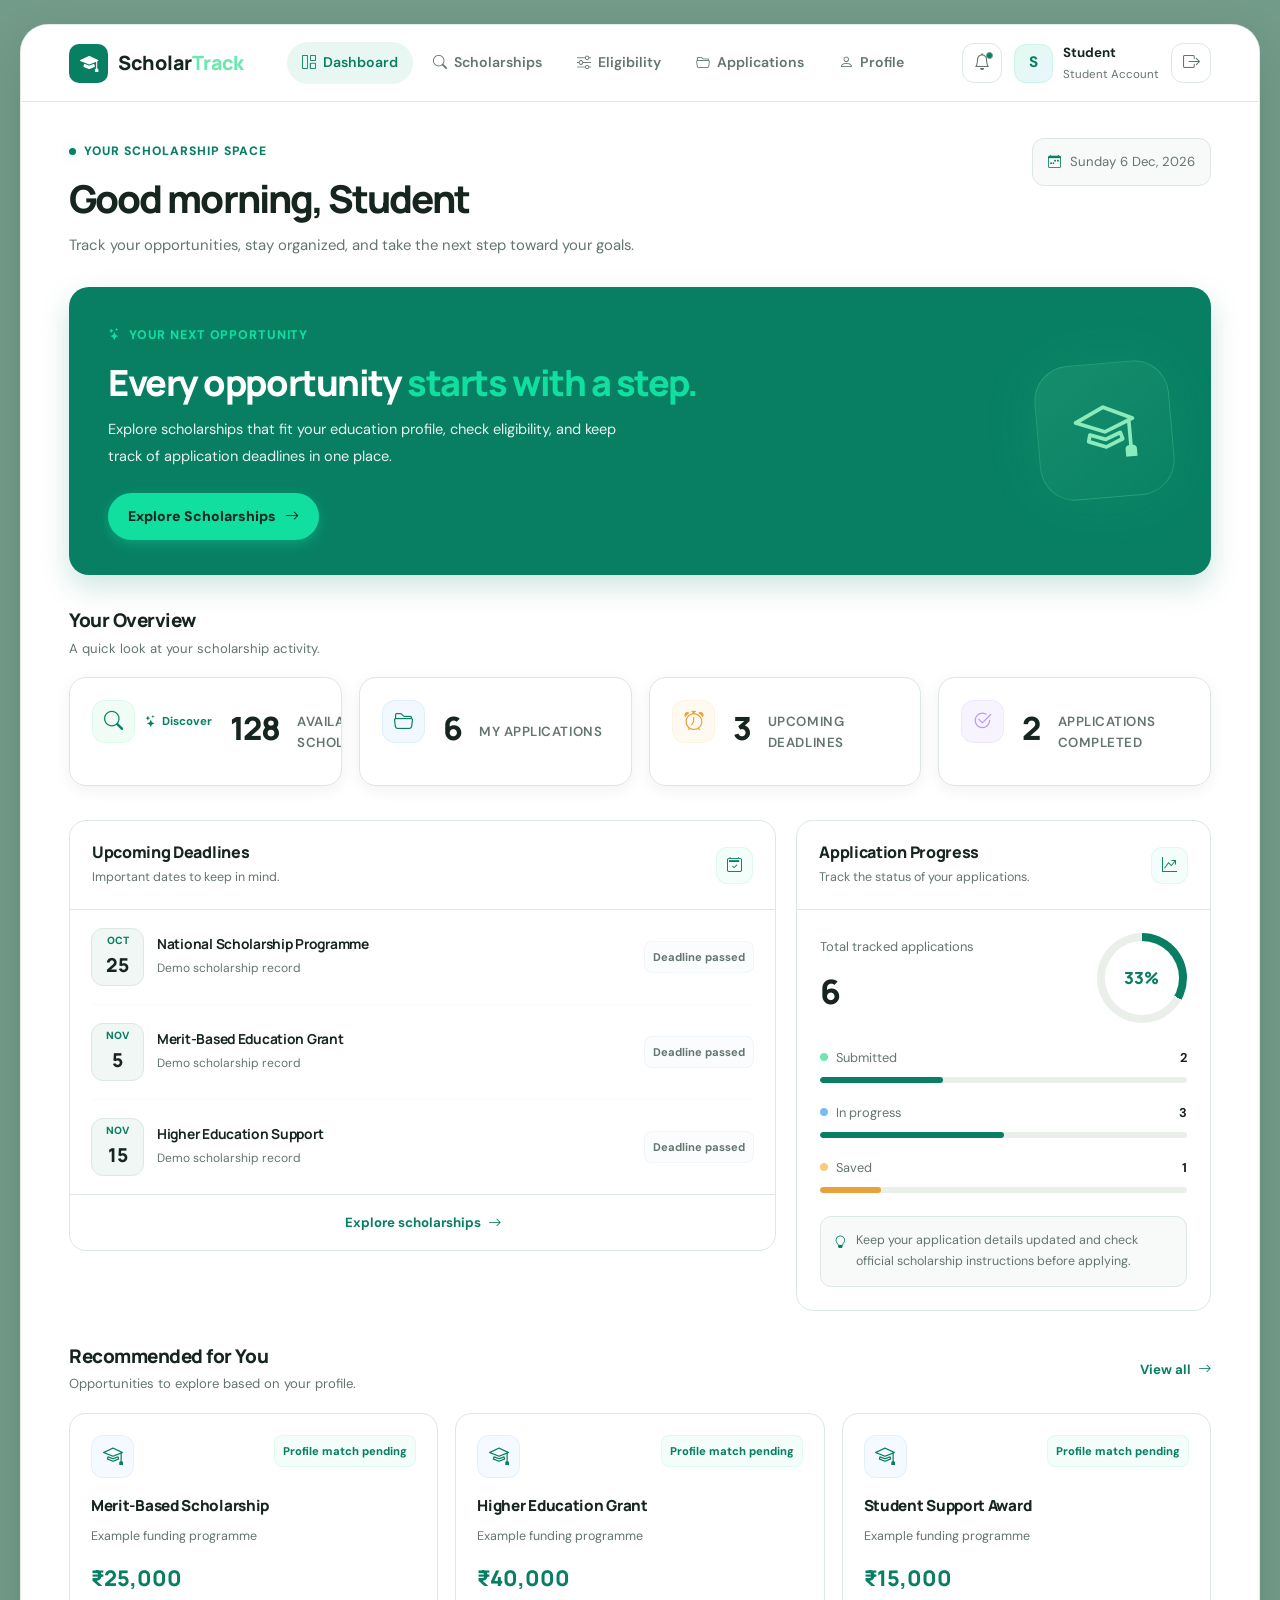
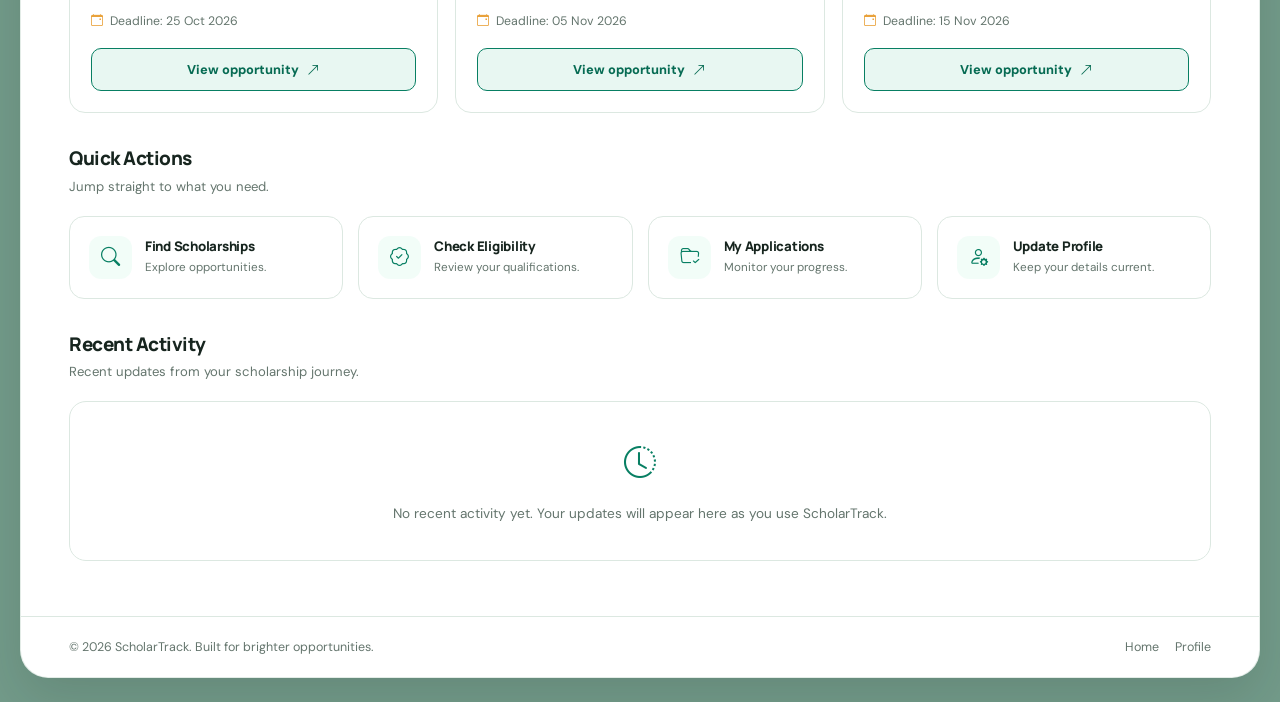
==== frontend/dashboard.html @ b05024e7 "feat: complete ScholarTrack application with auth, MySQL models, and full UI/UX" ====
<!DOCTYPE html>
<html lang="en">
<head>
    <meta charset="UTF-8">
    <meta name="viewport" content="width=device-width, initial-scale=1.0">

    <title>Dashboard | ScholarTrack</title>

    <meta
        name="description"
        content="Manage your scholarships, track deadlines, and monitor application progress with ScholarTrack."
    >

    <!-- Bootstrap -->
    <link
        href="https://cdn.jsdelivr.net/npm/bootstrap@5.3.3/dist/css/bootstrap.min.css"
        rel="stylesheet"
    >

    <!-- Bootstrap Icons -->
    <link
        href="https://cdn.jsdelivr.net/npm/bootstrap-icons@1.11.3/font/bootstrap-icons.min.css"
        rel="stylesheet"
    >

    <!-- Fonts -->
    <link
        href="https://fonts.googleapis.com/css2?family=DM+Sans:wght@400;500;600;700&family=Manrope:wght@400;500;600;700;800&display=swap"
        rel="stylesheet"
    >

    <!-- Main CSS -->
    <link rel="stylesheet" href="css/style.css">

    <style>
        /* ==============================================
           SCHOLARTRACK DASHBOARD
        ============================================== */

        :root {
            --page-background: #739B8A;
            --surface: #FFFFFF;
            --hero-background: #087F63;
            --primary: #10DFA0;
            --primary-hover: #066B53;
            --text-primary: #17251F;
            --text-secondary: #64756D;
            --border: #DCE8E1;
            --warning: #E9A23B;
            --danger: #D9534F;

            --dash-bg: var(--page-background);
            --dash-card: #FFFFFF;
            --dash-card-hover: #F8FAF9;
            --dash-border: #DCE8E1;
            --dash-text: #17251F;
            --dash-muted: #64756D;
            --dash-green: #087F63;
            --dash-blue: #087F63;
            --dash-yellow: #E9A23B;
            --dash-red: #D9534F;
        }

        body.dashboard-page {
            min-height: 100vh;
            margin: 0;
            background: var(--dash-bg);
            color: var(--dash-text);
            font-family: "DM Sans", sans-serif;
            padding: 24px 20px;
        }

        @media (max-width: 768px) {
            body.dashboard-page {
                padding: 0;
            }
        }

        .dashboard-page * {
            box-sizing: border-box;
        }

        .dashboard-page a {
            text-decoration: none;
        }

        .dashboard-shell {
            max-width: 1380px;
            margin: 0 auto;
            background: #FFFFFF;
            border-radius: 28px;
            box-shadow: 0 20px 50px rgba(23, 37, 31, 0.14);
            overflow: hidden;
            border: 1px solid rgba(220, 232, 225, 0.8);
            min-height: calc(100vh - 48px);
            display: flex;
            flex-direction: column;
        }

        @media (max-width: 768px) {
            .dashboard-shell {
                border-radius: 0;
                border: none;
            }
        }

        /* TOP NAVIGATION */

        .dashboard-nav {
            position: sticky;
            top: 0;
            z-index: 1000;
            border-bottom: 1px solid var(--dash-border);
            background: #FFFFFF;
        }

        .dashboard-nav-inner {
            display: flex;
            min-height: 76px;
            align-items: center;
            justify-content: space-between;
            gap: 24px;
        }

        .dashboard-brand {
            display: inline-flex;
            flex-shrink: 0;
            align-items: center;
            gap: 10px;
            color: var(--dash-text);
            font-family: "Manrope", sans-serif;
            font-size: 1.23rem;
            font-weight: 800;
        }

        .dashboard-brand:hover {
            color: var(--dash-text);
        }

        .dashboard-brand-icon {
            display: grid;
            width: 39px;
            height: 39px;
            place-items: center;
            border-radius: 10px;
            background: var(--hero-background);
            color: #FFFFFF;
            font-size: 1.15rem;
        }

        .dashboard-nav-links {
            display: flex;
            align-items: center;
            gap: 5px;
        }

        .dashboard-nav-link {
            display: inline-flex;
            align-items: center;
            gap: 7px;
            padding: 9px 15px;
            border-radius: 50px;
            color: var(--dash-muted);
            font-size: 0.88rem;
            font-weight: 600;
            white-space: nowrap;
            transition: all 0.2s ease;
        }

        .dashboard-nav-link:hover,
        .dashboard-nav-link.active {
            background: #E8F7F2;
            color: var(--hero-background);
        }

        .dashboard-nav-actions {
            display: flex;
            flex-shrink: 0;
            align-items: center;
            gap: 12px;
        }

        .dash-icon-button {
            position: relative;
            display: grid;
            width: 40px;
            height: 40px;
            place-items: center;
            border: 1px solid var(--dash-border);
            border-radius: 12px;
            background: #FFFFFF;
            color: var(--dash-muted);
            font-size: 1.05rem;
            transition: all 0.2s ease;
        }

        .dash-icon-button:hover {
            border-color: var(--dash-green);
            color: var(--dash-green);
            background: #F8FAF9;
        }

        .notification-dot {
            position: absolute;
            top: 8px;
            right: 8px;
            width: 7px;
            height: 7px;
            border: 1px solid var(--dash-bg);
            border-radius: 50%;
            background: var(--dash-green);
        }

        .dashboard-user {
            display: flex;
            align-items: center;
            gap: 10px;
        }

        .dashboard-avatar {
            display: grid;
            width: 39px;
            height: 39px;
            flex-shrink: 0;
            place-items: center;
            border: 1px solid rgba(108, 231, 173, 0.2);
            border-radius: 12px;
            background: linear-gradient(
                135deg,
                rgba(108, 231, 173, 0.2),
                rgba(119, 185, 255, 0.15)
            );
            color: var(--dash-green);
            font-size: 0.95rem;
            font-weight: 800;
        }

        .dashboard-user-info {
            min-width: 0;
        }

        .dashboard-user-name {
            overflow: hidden;
            max-width: 130px;
            color: var(--dash-text);
            font-size: 0.83rem;
            font-weight: 700;
            text-overflow: ellipsis;
            white-space: nowrap;
        }

        .dashboard-user-role {
            margin-top: 2px;
            color: var(--dash-muted);
            font-size: 0.72rem;
        }

        .dashboard-mobile-menu {
            display: none;
        }

        /* MAIN */

        .dashboard-main {
            padding-top: 36px;
            padding-bottom: 55px;
        }

        .dashboard-content {
            max-width: 1440px;
            margin: 0 auto;
        }

        .dashboard-heading {
            display: flex;
            align-items: flex-start;
            justify-content: space-between;
            gap: 25px;
            margin-bottom: 29px;
        }

        .dashboard-eyebrow {
            display: inline-flex;
            align-items: center;
            gap: 8px;
            margin-bottom: 13px;
            color: var(--dash-green);
            font-size: 0.76rem;
            font-weight: 800;
            letter-spacing: 0.08em;
            text-transform: uppercase;
        }

        .dashboard-eyebrow .status-dot {
            width: 7px;
            height: 7px;
            border-radius: 50%;
            background: var(--dash-green);
            box-shadow: 0 0 12px rgba(108, 231, 173, 0.5);
        }

        .dashboard-heading h1 {
            margin: 0 0 10px;
            font-family: "Manrope", sans-serif;
            font-size: clamp(1.8rem, 3vw, 2.5rem);
            font-weight: 800;
            letter-spacing: -0.05em;
        }

        .dashboard-heading p {
            margin: 0;
            color: var(--dash-muted);
            font-size: 0.93rem;
            line-height: 1.7;
        }

        .dashboard-date {
            display: inline-flex;
            align-items: center;
            gap: 9px;
            padding: 12px 15px;
            border: 1px solid var(--dash-border);
            border-radius: 12px;
            background: #F8FAF9;
            color: var(--dash-muted);
            font-size: 0.82rem;
            white-space: nowrap;
        }

        .dashboard-date i {
            color: var(--dash-green);
        }

        /* WELCOME BANNER */

        .welcome-banner {
            position: relative;
            display: flex;
            min-height: 220px;
            align-items: center;
            justify-content: space-between;
            gap: 30px;
            overflow: hidden;
            padding: 35px 39px;
            border-radius: 20px;
            background: var(--hero-background);
            color: #FFFFFF;
            box-shadow: 0 12px 30px rgba(8, 127, 99, 0.2);
        }

        .welcome-content {
            position: relative;
            z-index: 1;
            max-width: 620px;
        }

        .welcome-label {
            display: inline-flex;
            align-items: center;
            gap: 8px;
            margin-bottom: 15px;
            color: var(--primary);
            font-size: 0.78rem;
            font-weight: 800;
            letter-spacing: 0.07em;
            text-transform: uppercase;
        }

        .welcome-content h2 {
            margin-bottom: 12px;
            font-family: "Manrope", sans-serif;
            font-size: clamp(1.6rem, 3vw, 2.25rem);
            font-weight: 800;
            letter-spacing: -0.04em;
            color: #FFFFFF;
        }

        .welcome-content h2 span {
            color: var(--primary);
        }

        .welcome-content p {
            max-width: 540px;
            margin-bottom: 23px;
            color: rgba(255, 255, 255, 0.9);
            font-size: 0.91rem;
            line-height: 1.8;
        }

        .dash-primary-button {
            display: inline-flex;
            align-items: center;
            justify-content: center;
            gap: 9px;
            padding: 12px 20px;
            border: 0;
            border-radius: 50px;
            background: var(--primary);
            color: #17251F;
            font-size: 0.88rem;
            font-weight: 800;
            box-shadow: 0 4px 12px rgba(16, 223, 160, 0.35);
            transition: all 0.2s ease;
        }

        .dash-primary-button:hover {
            transform: translateY(-2px);
            background: #0dd495;
            color: #17251F;
        }

        .welcome-visual {
            position: relative;
            z-index: 1;
            display: grid;
            width: 135px;
            height: 135px;
            flex-shrink: 0;
            place-items: center;
            border: 1px solid rgba(108, 231, 173, 0.23);
            border-radius: 35px;
            background: linear-gradient(
                145deg,
                rgba(108, 231, 173, 0.14),
                rgba(108, 231, 173, 0.025)
            );
            box-shadow: 0 0 60px rgba(108, 231, 173, 0.08);
            color: #8cebbd;
            font-size: 3.8rem;
            transform: rotate(-5deg);
        }

        /* SECTION HEADERS */

        .dashboard-section {
            margin-top: 34px;
        }

        .dashboard-section-heading {
            display: flex;
            align-items: center;
            justify-content: space-between;
            gap: 15px;
            margin-bottom: 18px;
        }

        .dashboard-section-heading h2 {
            margin: 0;
            font-family: "Manrope", sans-serif;
            font-size: 1.18rem;
            font-weight: 800;
            letter-spacing: -0.025em;
        }

        .dashboard-section-heading p {
            margin: 5px 0 0;
            color: var(--dash-muted);
            font-size: 0.82rem;
        }

        .dash-view-link {
            display: inline-flex;
            align-items: center;
            gap: 7px;
            color: var(--dash-green);
            font-size: 0.83rem;
            font-weight: 700;
            white-space: nowrap;
        }

        .dash-view-link:hover {
            color: var(--primary-hover);
        }

        /* STATISTICS */

        .stats-grid {
            display: grid;
            grid-template-columns: repeat(4, minmax(0, 1fr));
            gap: 17px;
        }

        .stat-card {
            position: relative;
            min-width: 0;
            overflow: hidden;
            padding: 22px;
            border: 1px solid var(--dash-border);
            border-radius: 17px;
            background: var(--dash-card);
            transition:
                transform 0.25s ease,
                border-color 0.25s ease,
                background 0.25s ease;
        }

        .stat-card:hover {
            border-color: rgba(108, 231, 173, 0.23);
            background: var(--dash-card-hover);
            transform: translateY(-4px);
        }

        .stat-card-top {
            display: flex;
            align-items: center;
            justify-content: space-between;
            gap: 10px;
            margin-bottom: 20px;
        }

        .stat-icon {
            display: grid;
            width: 43px;
            height: 43px;
            place-items: center;
            border: 1px solid transparent;
            border-radius: 13px;
            font-size: 1.2rem;
        }

        .stat-icon.green {
            border-color: rgba(108, 231, 173, 0.15);
            background: rgba(108, 231, 173, 0.1);
            color: var(--dash-green);
        }

        .stat-icon.blue {
            border-color: rgba(119, 185, 255, 0.15);
            background: rgba(119, 185, 255, 0.1);
            color: var(--dash-blue);
        }

        .stat-icon.yellow {
            border-color: rgba(247, 202, 120, 0.15);
            background: rgba(247, 202, 120, 0.1);
            color: var(--dash-yellow);
        }

        .stat-icon.purple {
            border-color: rgba(185, 151, 255, 0.15);
            background: rgba(185, 151, 255, 0.1);
            color: #b997ff;
        }

        .stat-trend {
            display: inline-flex;
            align-items: center;
            gap: 5px;
            color: var(--dash-green);
            font-size: 0.72rem;
            font-weight: 700;
        }

        .stat-number {
            margin-bottom: 7px;
            font-family: "Manrope", sans-serif;
            font-size: 2rem;
            font-weight: 800;
            letter-spacing: -0.05em;
        }

        .stat-label {
            color: var(--dash-muted);
            font-size: 0.83rem;
            line-height: 1.6;
        }

        /* MAIN CONTENT GRID */

        .dashboard-two-column {
            display: grid;
            grid-template-columns: minmax(0, 1.45fr) minmax(280px, 0.85fr);
            align-items: start;
            gap: 20px;
        }

        .dashboard-panel {
            min-width: 0;
            overflow: hidden;
            border: 1px solid var(--dash-border);
            border-radius: 17px;
            background: var(--dash-card);
        }

        .dashboard-panel-header {
            display: flex;
            align-items: center;
            justify-content: space-between;
            gap: 12px;
            padding: 21px 22px;
            border-bottom: 1px solid var(--dash-border);
        }

        .dashboard-panel-header h3 {
            margin: 0;
            font-family: "Manrope", sans-serif;
            font-size: 1rem;
            font-weight: 800;
        }

        .dashboard-panel-header p {
            margin: 5px 0 0;
            color: var(--dash-muted);
            font-size: 0.78rem;
        }

        .panel-header-icon {
            display: grid;
            width: 37px;
            height: 37px;
            flex-shrink: 0;
            place-items: center;
            border: 1px solid rgba(108, 231, 173, 0.15);
            border-radius: 11px;
            background: rgba(108, 231, 173, 0.08);
            color: var(--dash-green);
        }

        /* DEADLINES */

        .deadline-list {
            padding: 0 21px;
        }

        .deadline-item {
            display: flex;
            align-items: center;
            gap: 13px;
            padding: 18px 0;
            border-bottom: 1px solid rgba(164, 190, 221, 0.08);
        }

        .deadline-item:last-child {
            border-bottom: 0;
        }

        .deadline-date {
            display: flex;
            width: 53px;
            min-width: 53px;
            height: 58px;
            flex-direction: column;
            align-items: center;
            justify-content: center;
            border: 1px solid var(--dash-border);
            border-radius: 12px;
            background: #F1F7F4;
        }

        .deadline-date .month {
            color: var(--dash-green);
            font-size: 0.65rem;
            font-weight: 800;
            text-transform: uppercase;
        }

        .deadline-date .day {
            margin-top: 1px;
            color: var(--dash-text);
            font-family: "Manrope", sans-serif;
            font-size: 1.2rem;
            font-weight: 800;
        }

        .deadline-info {
            flex: 1;
            min-width: 0;
        }

        .deadline-info h4 {
            overflow: hidden;
            margin: 0 0 6px;
            color: var(--dash-text);
            font-size: 0.86rem;
            font-weight: 700;
            text-overflow: ellipsis;
            white-space: nowrap;
        }

        .deadline-info p {
            margin: 0;
            color: var(--dash-muted);
            font-size: 0.75rem;
        }

        .deadline-countdown {
            flex-shrink: 0;
            padding: 6px 8px;
            border: 1px solid rgba(247, 202, 120, 0.15);
            border-radius: 8px;
            background: rgba(247, 202, 120, 0.07);
            color: var(--dash-yellow);
            font-size: 0.7rem;
            font-weight: 700;
            white-space: nowrap;
        }

        .deadline-countdown.urgent {
            border-color: rgba(255, 143, 152, 0.17);
            background: rgba(255, 143, 152, 0.08);
            color: var(--dash-red);
        }

        .deadline-countdown.closed {
            border-color: rgba(164, 190, 221, 0.12);
            background: rgba(164, 190, 221, 0.05);
            color: var(--dash-muted);
        }

        .deadline-footer {
            padding: 15px 22px;
            border-top: 1px solid var(--dash-border);
            text-align: center;
        }

        /* APPLICATION PROGRESS */

        .progress-content {
            padding: 23px;
        }

        .progress-summary {
            display: flex;
            align-items: center;
            justify-content: space-between;
            gap: 15px;
            margin-bottom: 24px;
        }

        .progress-summary-label {
            color: var(--dash-muted);
            font-size: 0.81rem;
        }

        .progress-summary-number {
            margin-top: 6px;
            font-family: "Manrope", sans-serif;
            font-size: 2.1rem;
            font-weight: 800;
            letter-spacing: -0.05em;
        }

        .progress-circle {
            position: relative;
            display: grid;
            width: 90px;
            height: 90px;
            flex-shrink: 0;
            place-items: center;
            border-radius: 50%;
            background: conic-gradient(
                var(--dash-green) 0deg 252deg,
                #EAEFEA 252deg 360deg
            );
        }

        .progress-circle::before {
            position: absolute;
            inset: 8px;
            border-radius: 50%;
            background: var(--dash-card);
            content: "";
        }

        .progress-circle span {
            position: relative;
            z-index: 1;
            color: var(--dash-green);
            font-family: "Manrope", sans-serif;
            font-size: 1.05rem;
            font-weight: 800;
        }

        .progress-row {
            display: flex;
            align-items: center;
            justify-content: space-between;
            gap: 10px;
            margin-bottom: 9px;
        }

        .progress-row-label {
            display: inline-flex;
            align-items: center;
            gap: 8px;
            color: var(--dash-muted);
            font-size: 0.8rem;
        }

        .progress-row-value {
            color: var(--dash-text);
            font-size: 0.8rem;
            font-weight: 700;
        }

        .progress-track {
            height: 6px;
            overflow: hidden;
            margin-bottom: 19px;
            border-radius: 10px;
            background: #EAEFEA;
        }

        .progress-fill {
            width: 0;
            height: 100%;
            border-radius: inherit;
            transition: width 0.8s ease;
        }

        .progress-fill.green {
            background: var(--dash-green);
        }

        .progress-fill.blue {
            background: var(--dash-blue);
        }

        .progress-fill.yellow {
            background: var(--dash-yellow);
        }

        .progress-note {
            display: flex;
            align-items: flex-start;
            gap: 10px;
            margin-top: 23px;
            padding: 13px;
            border: 1px solid var(--dash-border);
            border-radius: 11px;
            background: #F8FAF9;
            color: var(--dash-muted);
            font-size: 0.78rem;
            line-height: 1.7;
        }

        .progress-note i {
            margin-top: 2px;
            color: var(--dash-green);
        }

        /* RECOMMENDATIONS */

        .recommendation-grid {
            display: grid;
            grid-template-columns: repeat(3, minmax(0, 1fr));
            gap: 17px;
        }

        .recommendation-card {
            min-width: 0;
            padding: 21px;
            border: 1px solid var(--dash-border);
            border-radius: 16px;
            background: var(--dash-card);
            transition:
                transform 0.25s ease,
                border-color 0.25s ease;
        }

        .recommendation-card:hover {
            border-color: rgba(108, 231, 173, 0.25);
            transform: translateY(-4px);
        }

        .recommendation-top {
            display: flex;
            align-items: flex-start;
            justify-content: space-between;
            gap: 12px;
            margin-bottom: 17px;
        }

        .recommendation-logo {
            display: grid;
            width: 43px;
            height: 43px;
            flex-shrink: 0;
            place-items: center;
            border: 1px solid rgba(119, 185, 255, 0.16);
            border-radius: 12px;
            background: rgba(119, 185, 255, 0.08);
            color: var(--dash-blue);
            font-size: 1.25rem;
        }

        .match-score {
            padding: 6px 8px;
            border: 1px solid rgba(108, 231, 173, 0.15);
            border-radius: 8px;
            background: rgba(108, 231, 173, 0.08);
            color: var(--dash-green);
            font-size: 0.7rem;
            font-weight: 800;
            white-space: nowrap;
        }

        .recommendation-card h3 {
            margin-bottom: 8px;
            color: var(--dash-text);
            font-size: 0.95rem;
            font-weight: 800;
            line-height: 1.5;
        }

        .recommendation-provider {
            margin-bottom: 14px;
            color: var(--dash-muted);
            font-size: 0.78rem;
        }

        .recommendation-amount {
            margin-bottom: 15px;
            color: var(--dash-green);
            font-family: "Manrope", sans-serif;
            font-size: 1.35rem;
            font-weight: 800;
        }

        .recommendation-amount small {
            color: var(--dash-muted);
            font-family: "DM Sans", sans-serif;
            font-size: 0.72rem;
            font-weight: 500;
        }

        .recommendation-meta {
            display: flex;
            align-items: center;
            gap: 7px;
            margin-bottom: 17px;
            color: var(--dash-muted);
            font-size: 0.77rem;
        }

        .recommendation-meta i {
            color: var(--dash-yellow);
        }

        .recommendation-button {
            display: flex;
            align-items: center;
            justify-content: center;
            gap: 8px;
            width: 100%;
            padding: 10px;
            border: 1px solid var(--dash-green);
            border-radius: 10px;
            background: #E8F7F2;
            color: #066B53;
            font-size: 0.8rem;
            font-weight: 800;
            transition: all 0.2s ease;
        }

        .recommendation-button:hover {
            background: var(--dash-green);
            color: #FFFFFF;
        }

        /* QUICK ACTIONS */

        .quick-actions-grid {
            display: grid;
            grid-template-columns: repeat(4, minmax(0, 1fr));
            gap: 15px;
        }

        .quick-action {
            display: flex;
            align-items: center;
            gap: 13px;
            min-width: 0;
            padding: 19px;
            border: 1px solid var(--dash-border);
            border-radius: 15px;
            background: var(--dash-card);
            color: var(--dash-text);
            transition:
                border-color 0.2s ease,
                background 0.2s ease,
                transform 0.2s ease;
        }

        .quick-action:hover {
            border-color: rgba(108, 231, 173, 0.25);
            background: var(--dash-card-hover);
            color: var(--dash-text);
            transform: translateY(-3px);
        }

        .quick-action-icon {
            display: grid;
            width: 43px;
            height: 43px;
            flex-shrink: 0;
            place-items: center;
            border-radius: 12px;
            background: rgba(108, 231, 173, 0.09);
            color: var(--dash-green);
            font-size: 1.2rem;
        }

        .quick-action h3 {
            margin: 0 0 5px;
            font-size: 0.83rem;
            font-weight: 800;
        }

        .quick-action p {
            margin: 0;
            color: var(--dash-muted);
            font-size: 0.73rem;
            line-height: 1.5;
        }

        /* ACTIVITY */

        .activity-list {
            padding: 0 22px;
        }

        .activity-item {
            display: flex;
            align-items: flex-start;
            gap: 13px;
            padding: 17px 0;
            border-bottom: 1px solid rgba(164, 190, 221, 0.08);
        }

        .activity-item:last-child {
            border-bottom: 0;
        }

        .activity-icon {
            display: grid;
            width: 36px;
            height: 36px;
            flex-shrink: 0;
            place-items: center;
            border-radius: 11px;
            font-size: 1rem;
        }

        .activity-icon.green {
            background: rgba(108, 231, 173, 0.09);
            color: var(--dash-green);
        }

        .activity-icon.blue {
            background: rgba(119, 185, 255, 0.09);
            color: var(--dash-blue);
        }

        .activity-icon.yellow {
            background: rgba(247, 202, 120, 0.09);
            color: var(--dash-yellow);
        }

        .activity-info {
            flex: 1;
            min-width: 0;
        }

        .activity-info p {
            margin: 0 0 5px;
            color: var(--dash-text);
            font-size: 0.82rem;
            line-height: 1.65;
        }

        .activity-info time {
            color: var(--dash-muted);
            font-size: 0.72rem;
        }

        /* EMPTY STATE */

        .empty-state {
            padding: 35px 20px;
            color: var(--dash-muted);
            text-align: center;
        }

        .empty-state i {
            display: block;
            margin-bottom: 12px;
            color: var(--dash-green);
            font-size: 2rem;
        }

        .empty-state p {
            margin: 0;
            font-size: 0.85rem;
            line-height: 1.7;
        }

        /* FOOTER */

        .dashboard-footer {
            padding: 20px 0;
            border-top: 1px solid var(--dash-border);
            color: var(--dash-muted);
            font-size: 0.78rem;
        }

        .dashboard-footer-inner {
            display: flex;
            align-items: center;
            justify-content: space-between;
            gap: 15px;
        }

        .dashboard-footer a {
            color: var(--dash-muted);
            transition: color 0.2s ease;
        }

        .dashboard-footer a:hover {
            color: var(--dash-green);
        }

        /* RESPONSIVE */

        @media (max-width: 1199.98px) {
            .dashboard-nav-inner {
                flex-wrap: wrap;
                padding-top: 12px;
                padding-bottom: 12px;
            }

            .dashboard-nav-links {
                order: 3;
                width: 100%;
                justify-content: center;
                flex-wrap: wrap;
            }

            .stats-grid {
                grid-template-columns: repeat(2, minmax(0, 1fr));
            }

            .quick-actions-grid {
                grid-template-columns: repeat(2, minmax(0, 1fr));
            }
        }

        @media (max-width: 767.98px) {
            .dashboard-main {
                padding-top: 25px;
            }

            .dashboard-heading {
                flex-direction: column;
            }

            .welcome-banner {
                min-height: 0;
                padding: 26px;
            }

            .welcome-visual {
                width: 90px;
                height: 90px;
                border-radius: 25px;
                font-size: 2.6rem;
            }

            .dashboard-two-column {
                grid-template-columns: 1fr;
            }

            .recommendation-grid {
                grid-template-columns: repeat(2, minmax(0, 1fr));
            }

            .dashboard-nav-links {
                justify-content: flex-start;
                overflow-x: auto;
                flex-wrap: nowrap;
                padding-bottom: 4px;
            }

            .dashboard-nav-link {
                padding: 9px 11px;
            }
        }

        @media (max-width: 575.98px) {
            .dashboard-nav-inner {
                gap: 12px;
            }

            .dashboard-brand {
                font-size: 1.05rem;
            }

            .dashboard-brand-icon {
                width: 35px;
                height: 35px;
            }

            .dashboard-user-info {
                display: none;
            }

            .dashboard-nav-actions {
                gap: 8px;
            }

            .dashboard-nav-link {
                font-size: 0.78rem;
            }

            .dashboard-heading h1 {
                font-size: 1.85rem;
            }

            .dashboard-date {
                font-size: 0.77rem;
            }

            .welcome-banner {
                padding: 23px 20px;
            }

            .welcome-content h2 {
                font-size: 1.55rem;
            }

            .welcome-content p {
                font-size: 0.84rem;
            }

            .welcome-visual {
                display: none;
            }

            .stats-grid {
                grid-template-columns: repeat(2, minmax(0, 1fr));
                gap: 11px;
            }

            .stat-card {
                padding: 16px;
            }

            .stat-card-top {
                margin-bottom: 15px;
            }

            .stat-icon {
                width: 37px;
                height: 37px;
                font-size: 1rem;
            }

            .stat-number {
                font-size: 1.7rem;
            }

            .stat-label {
                font-size: 0.75rem;
            }

            .dashboard-section {
                margin-top: 27px;
            }

            .dashboard-section-heading h2 {
                font-size: 1.05rem;
            }

            .dashboard-panel-header {
                padding: 17px;
            }

            .deadline-list,
            .activity-list {
                padding-right: 15px;
                padding-left: 15px;
            }

            .deadline-item {
                gap: 10px;
            }

            .deadline-date {
                width: 46px;
                min-width: 46px;
                height: 53px;
            }

            .deadline-info h4 {
                font-size: 0.79rem;
            }

            .deadline-countdown {
                padding: 5px 6px;
                font-size: 0.64rem;
            }

            .progress-content {
                padding: 18px;
            }

            .recommendation-grid {
                grid-template-columns: 1fr;
            }

            .recommendation-card {
                padding: 19px;
            }

            .quick-actions-grid {
                grid-template-columns: 1fr;
            }

            .quick-action {
                padding: 15px;
            }

            .dashboard-footer-inner {
                flex-direction: column;
                text-align: center;
            }
        }

        @media (prefers-reduced-motion: reduce) {
            .dashboard-page *,
            .dashboard-page *::before,
            .dashboard-page *::after {
                scroll-behavior: auto !important;
                animation-duration: 0.01ms !important;
                animation-iteration-count: 1 !important;
                transition-duration: 0.01ms !important;
            }
        }
    </style>
</head>

<body class="dashboard-page">

<div class="dashboard-shell">

    <!-- ==========================================
         TOP NAVIGATION
    =========================================== -->

    <header class="dashboard-nav">
        <div class="container-fluid px-3 px-lg-4 px-xl-5">

            <div class="dashboard-nav-inner">

                <a href="dashboard.html" class="dashboard-brand">
                    <span class="dashboard-brand-icon">
                        <i class="bi bi-mortarboard-fill"></i>
                    </span>

                    <span>
                        Scholar<span style="color:#6ce7ad;">Track</span>
                    </span>
                </a>

                <nav
                    class="dashboard-nav-links"
                    aria-label="Main navigation"
                >
                    <a
                        href="dashboard.html"
                        class="dashboard-nav-link active"
                        aria-current="page"
                    >
                        <i class="bi bi-grid-1x2"></i>
                        Dashboard
                    </a>

                    <a
                        href="scholarships.html"
                        class="dashboard-nav-link"
                    >
                        <i class="bi bi-search"></i>
                        Scholarships
                    </a>

                    <a
                        href="eligibility.html"
                        class="dashboard-nav-link"
                    >
                        <i class="bi bi-sliders"></i>
                        Eligibility
                    </a>

                    <a
                        href="applications.html"
                        class="dashboard-nav-link"
                    >
                        <i class="bi bi-folder2-open"></i>
                        Applications
                    </a>

                    <a
                        href="profile.html"
                        class="dashboard-nav-link"
                    >
                        <i class="bi bi-person"></i>
                        Profile
                    </a>
                </nav>

                <div class="dashboard-nav-actions">

                    <button
                        type="button"
                        class="dash-icon-button"
                        id="notificationButton"
                        aria-label="View notifications"
                        title="Notifications"
                    >
                        <i class="bi bi-bell"></i>
                        <span class="notification-dot"></span>
                    </button>

                    <div class="dashboard-user">

                        <div
                            class="dashboard-avatar"
                            id="userAvatar"
                            aria-hidden="true"
                        >
                            S
                        </div>

                        <div class="dashboard-user-info">
                            <div
                                class="dashboard-user-name"
                                id="userName"
                            >
                                Student
                            </div>

                            <div class="dashboard-user-role">
                                Student Account
                            </div>
                        </div>

                    </div>

                    <button
                        type="button"
                        class="dash-icon-button"
                        id="logoutButton"
                        aria-label="Sign out"
                        title="Sign out"
                    >
                        <i class="bi bi-box-arrow-right"></i>
                    </button>

                </div>

            </div>

        </div>
    </header>


    <!-- ==========================================
         MAIN DASHBOARD
    =========================================== -->

    <main class="dashboard-main">
        <div class="container-fluid px-3 px-lg-4 px-xl-5">
            <div class="dashboard-content">

                <!-- PAGE HEADING -->

                <section class="dashboard-heading">

                    <div>
                        <div class="dashboard-eyebrow">
                            <span class="status-dot"></span>
                            YOUR SCHOLARSHIP SPACE
                        </div>

                        <h1 id="greetingHeading">
                            Good day, Student 👋
                        </h1>

                        <p>
                            Track your opportunities, stay organized,
                            and take the next step toward your goals.
                        </p>
                    </div>

                    <div class="dashboard-date">
                        <i class="bi bi-calendar-week"></i>

                        <span id="currentDate">
                            Loading date...
                        </span>
                    </div>

                </section>


                <!-- WELCOME BANNER -->

                <section class="welcome-banner">

                    <div class="welcome-content">

                        <div class="welcome-label">
                            <i class="bi bi-stars"></i>
                            YOUR NEXT OPPORTUNITY
                        </div>

                        <h2>
                            Every opportunity
                            <span>starts with a step.</span>
                        </h2>

                        <p>
                            Explore scholarships that fit your education
                            profile, check eligibility, and keep track
                            of application deadlines in one place.
                        </p>

                        <a
                            href="#recommendations"
                            class="dash-primary-button"
                        >
                            Explore Scholarships
                            <i class="bi bi-arrow-right"></i>
                        </a>

                    </div>

                    <div class="welcome-visual" aria-hidden="true">
                        <i class="bi bi-mortarboard"></i>
                    </div>

                </section>


                <!-- STATISTICS -->

                <section class="dashboard-section">

                    <div class="dashboard-section-heading">
                        <div>
                            <h2>Your Overview</h2>

                            <p>
                                A quick look at your scholarship activity.
                            </p>
                        </div>
                    </div>

                    <div class="stats-grid">

                        <article class="stat-card">

                            <div class="stat-card-top">
                                <div class="stat-icon green">
                                    <i class="bi bi-search"></i>
                                </div>

                                <span class="stat-trend">
                                    <i class="bi bi-stars"></i>
                                    Discover
                                </span>
                            </div>

                            <div
                                class="stat-number"
                                id="statAvailable"
                            >
                                —
                            </div>

                            <div class="stat-label">
                                Available Scholarships
                            </div>

                        </article>


                        <article class="stat-card">

                            <div class="stat-card-top">
                                <div class="stat-icon blue">
                                    <i class="bi bi-folder2-open"></i>
                                </div>
                            </div>

                            <div
                                class="stat-number"
                                id="statApplications"
                            >
                                —
                            </div>

                            <div class="stat-label">
                                My Applications
                            </div>

                        </article>


                        <article class="stat-card">

                            <div class="stat-card-top">
                                <div class="stat-icon yellow">
                                    <i class="bi bi-alarm"></i>
                                </div>
                            </div>

                            <div
                                class="stat-number"
                                id="statUpcoming"
                            >
                                —
                            </div>

                            <div class="stat-label">
                                Upcoming Deadlines
                            </div>

                        </article>


                        <article class="stat-card">

                            <div class="stat-card-top">
                                <div class="stat-icon purple">
                                    <i class="bi bi-check2-circle"></i>
                                </div>
                            </div>

                            <div
                                class="stat-number"
                                id="statCompleted"
                            >
                                —
                            </div>

                            <div class="stat-label">
                                Applications Completed
                            </div>

                        </article>

                    </div>

                </section>


                <!-- DEADLINES AND APPLICATION PROGRESS -->

                <section class="dashboard-section">
                    <div class="dashboard-two-column">

                        <!-- UPCOMING DEADLINES -->

                        <div
                            class="dashboard-panel"
                            id="deadlines"
                        >

                            <div class="dashboard-panel-header">

                                <div>
                                    <h3>Upcoming Deadlines</h3>

                                    <p>
                                        Important dates to keep in mind.
                                    </p>
                                </div>

                                <div class="panel-header-icon">
                                    <i class="bi bi-calendar2-check"></i>
                                </div>

                            </div>

                            <div
                                class="deadline-list"
                                id="deadlineList"
                            >

                                <!-- JavaScript renders deadline items. -->

                                <div class="empty-state">
                                    <i class="bi bi-calendar2-week"></i>

                                    <p>
                                        Loading scholarship deadlines...
                                    </p>
                                </div>

                            </div>

                            <div class="deadline-footer">
                                <a
                                    href="#recommendations"
                                    class="dash-view-link"
                                >
                                    Explore scholarships
                                    <i class="bi bi-arrow-right"></i>
                                </a>
                            </div>

                        </div>


                        <!-- APPLICATION PROGRESS -->

                        <div
                            class="dashboard-panel"
                            id="applications"
                        >

                            <div class="dashboard-panel-header">

                                <div>
                                    <h3>Application Progress</h3>

                                    <p>
                                        Track the status of your applications.
                                    </p>
                                </div>

                                <div class="panel-header-icon">
                                    <i class="bi bi-graph-up-arrow"></i>
                                </div>

                            </div>

                            <div class="progress-content">

                                <div class="progress-summary">

                                    <div>
                                        <div class="progress-summary-label">
                                            Total tracked applications
                                        </div>

                                        <div
                                            class="progress-summary-number"
                                            id="progressTotal"
                                        >
                                            —
                                        </div>
                                    </div>

                                    <div
                                        class="progress-circle"
                                        id="progressCircle"
                                        role="img"
                                        aria-label="Application completion rate"
                                    >
                                        <span id="progressPercentage">
                                            0%
                                        </span>
                                    </div>

                                </div>


                                <div class="progress-row">
                                    <span class="progress-row-label">
                                        <i
                                            class="bi bi-circle-fill"
                                            style="color:#6ce7ad;font-size:8px;"
                                        ></i>
                                        Submitted
                                    </span>

                                    <span
                                        class="progress-row-value"
                                        id="submittedCount"
                                    >
                                        0
                                    </span>
                                </div>

                                <div class="progress-track">
                                    <div
                                        class="progress-fill green"
                                        id="submittedBar"
                                    ></div>
                                </div>


                                <div class="progress-row">
                                    <span class="progress-row-label">
                                        <i
                                            class="bi bi-circle-fill"
                                            style="color:#77b9ff;font-size:8px;"
                                        ></i>
                                        In progress
                                    </span>

                                    <span
                                        class="progress-row-value"
                                        id="inProgressCount"
                                    >
                                        0
                                    </span>
                                </div>

                                <div class="progress-track">
                                    <div
                                        class="progress-fill blue"
                                        id="inProgressBar"
                                    ></div>
                                </div>


                                <div class="progress-row">
                                    <span class="progress-row-label">
                                        <i
                                            class="bi bi-circle-fill"
                                            style="color:#f7ca78;font-size:8px;"
                                        ></i>
                                        Saved
                                    </span>

                                    <span
                                        class="progress-row-value"
                                        id="savedCount"
                                    >
                                        0
                                    </span>
                                </div>

                                <div class="progress-track">
                                    <div
                                        class="progress-fill yellow"
                                        id="savedBar"
                                    ></div>
                                </div>


                                <div class="progress-note">
                                    <i class="bi bi-lightbulb"></i>

                                    <span>
                                        Keep your application details updated
                                        and check official scholarship
                                        instructions before applying.
                                    </span>
                                </div>

                            </div>

                        </div>

                    </div>
                </section>


                <!-- RECOMMENDED SCHOLARSHIPS -->

                <section
                    class="dashboard-section"
                    id="recommendations"
                >

                    <div class="dashboard-section-heading">

                        <div>
                            <h2>Recommended for You</h2>

                            <p>
                                Opportunities to explore based on your profile.
                            </p>
                        </div>

                        <a
                            href="scholarships.html"
                            class="dash-view-link"
                        >
                            View all
                            <i class="bi bi-arrow-right"></i>
                        </a>

                    </div>

                    <div
                        class="recommendation-grid"
                        id="recommendationGrid"
                    >

                        <!-- JavaScript renders recommendations. -->

                        <div class="dashboard-panel p-4">
                            <p class="mb-0" style="color:#91a2b8;">
                                Loading scholarship recommendations...
                            </p>
                        </div>

                    </div>

                </section>


                <!-- QUICK ACTIONS -->

                <section class="dashboard-section">

                    <div class="dashboard-section-heading">
                        <div>
                            <h2>Quick Actions</h2>

                            <p>
                                Jump straight to what you need.
                            </p>
                        </div>
                    </div>

                    <div class="quick-actions-grid">

                        <a
                            href="scholarships.html"
                            class="quick-action"
                        >
                            <div class="quick-action-icon">
                                <i class="bi bi-search"></i>
                            </div>

                            <div>
                                <h3>Find Scholarships</h3>

                                <p>
                                    Explore opportunities.
                                </p>
                            </div>
                        </a>


                        <a
                            href="eligibility.html"
                            class="quick-action"
                        >
                            <div class="quick-action-icon">
                                <i class="bi bi-patch-check"></i>
                            </div>

                            <div>
                                <h3>Check Eligibility</h3>

                                <p>
                                    Review your qualifications.
                                </p>
                            </div>
                        </a>


                        <a
                            href="applications.html"
                            class="quick-action"
                        >
                            <div class="quick-action-icon">
                                <i class="bi bi-folder-check"></i>
                            </div>

                            <div>
                                <h3>My Applications</h3>

                                <p>
                                    Monitor your progress.
                                </p>
                            </div>
                        </a>


                        <a
                            href="profile.html"
                            class="quick-action"
                        >
                            <div class="quick-action-icon">
                                <i class="bi bi-person-gear"></i>
                            </div>

                            <div>
                                <h3>Update Profile</h3>

                                <p>
                                    Keep your details current.
                                </p>
                            </div>
                        </a>

                    </div>

                </section>


                <!-- RECENT ACTIVITY -->

                <section class="dashboard-section">

                    <div class="dashboard-section-heading">
                        <div>
                            <h2>Recent Activity</h2>

                            <p>
                                Recent updates from your scholarship journey.
                            </p>
                        </div>
                    </div>

                    <div class="dashboard-panel">

                        <div
                            class="activity-list"
                            id="activityList"
                        >

                            <div class="empty-state">
                                <i class="bi bi-clock-history"></i>

                                <p>
                                    Your recent activity will appear here
                                    when you start using ScholarTrack.
                                </p>
                            </div>

                        </div>

                    </div>

                </section>

            </div>
        </div>
    </main>


    <!-- FOOTER -->

    <footer class="dashboard-footer">
        <div class="container-fluid px-3 px-lg-4 px-xl-5">

            <div class="dashboard-footer-inner">

                <span>
                    © <span id="currentYear"></span> ScholarTrack.
                    Built for brighter opportunities.
                </span>

                <div class="d-flex align-items-center gap-3">
                    <a href="index.html">Home</a>
                    <a href="profile.html">Profile</a>
                </div>

            </div>

        </div>
    </footer>

</div>


<!-- ==========================================
     DASHBOARD JAVASCRIPT
=========================================== -->

<script>
(() => {
    "use strict";

    /*
     * IMPORTANT:
     * This page currently uses sample dashboard data.
     *
     * Real data must come from the Flask backend.
     * Sample numbers are not actual scholarship counts.
     */

    const SAMPLE_DATA = {
        statistics: {
            availableScholarships: 128,
            applications: 6,
            upcomingDeadlines: 3,
            completedApplications: 2
        },

        applications: {
            submitted: 2,
            inProgress: 3,
            saved: 1
        },

        deadlines: [
            {
                id: "demo-1",
                title: "National Scholarship Programme",
                provider: "Demo scholarship record",
                deadline: "2026-10-25"
            },
            {
                id: "demo-2",
                title: "Merit-Based Education Grant",
                provider: "Demo scholarship record",
                deadline: "2026-11-05"
            },
            {
                id: "demo-3",
                title: "Higher Education Support",
                provider: "Demo scholarship record",
                deadline: "2026-11-15"
            }
        ],

        recommendations: [
            {
                id: "demo-4",
                title: "Merit-Based Scholarship",
                provider: "Example funding programme",
                amount: "₹25,000",
                deadline: "2026-10-25",
                matchScore: null
            },
            {
                id: "demo-5",
                title: "Higher Education Grant",
                provider: "Example funding programme",
                amount: "₹40,000",
                deadline: "2026-11-05",
                matchScore: null
            },
            {
                id: "demo-6",
                title: "Student Support Award",
                provider: "Example funding programme",
                amount: "₹15,000",
                deadline: "2026-11-15",
                matchScore: null
            }
        ],

        activity: []
    };


    // =====================================================
    // HELPERS
    // =====================================================

    const $ = (id) => document.getElementById(id);


    function setText(id, value) {
        const element = $(id);

        if (element) {
            element.textContent = value;
        }
    }


    /**
     * Create HTML elements safely.
     *
     * All externally supplied text should be inserted using
     * textContent, never trusted as raw HTML.
     */
    function createElement(tag, className, text) {
        const element = document.createElement(tag);

        if (className) {
            element.className = className;
        }

        if (text !== undefined && text !== null) {
            element.textContent = String(text);
        }

        return element;
    }


    function formatDate(dateString) {
        const date = new Date(dateString + "T12:00:00");

        if (Number.isNaN(date.getTime())) {
            return "Date unavailable";
        }

        return new Intl.DateTimeFormat("en-IN", {
            day: "2-digit",
            month: "short",
            year: "numeric"
        }).format(date);
    }


    function getDaysRemaining(dateString) {
        const now = new Date();

        const today = new Date(
            now.getFullYear(),
            now.getMonth(),
            now.getDate()
        );

        const deadline = new Date(dateString + "T00:00:00");

        if (Number.isNaN(deadline.getTime())) {
            return null;
        }

        return Math.ceil(
            (deadline.getTime() - today.getTime()) /
            (1000 * 60 * 60 * 24)
        );
    }


    function createIcon(iconClass) {
        const icon = document.createElement("i");

        icon.className = iconClass;
        icon.setAttribute("aria-hidden", "true");

        return icon;
    }


    function showEmptyState(container, message, iconClass) {
        container.replaceChildren();

        const state = createElement("div", "empty-state");

        state.appendChild(createIcon(iconClass));

        state.appendChild(
            createElement("p", "", message)
        );

        container.appendChild(state);
    }


    // =====================================================
    // USER GREETING
    // =====================================================

    async function initializeGreeting() {
        const now = new Date();
        const hour = now.getHours();

        let greeting = "Good evening";

        if (hour < 12) {
            greeting = "Good morning";
        } else if (hour < 17) {
            greeting = "Good afternoon";
        }

        setText(
            "greetingHeading",
            greeting + ", Student"
        );

        setText(
            "currentDate",
            new Intl.DateTimeFormat("en-IN", {
                weekday: "long",
                day: "numeric",
                month: "short",
                year: "numeric"
            }).format(now)
        );

        setText(
            "currentYear",
            String(now.getFullYear())
        );

        // Fetch logged-in user details to personalize dashboard
        try {
            const apiBase = (typeof window !== "undefined" && window.location.port === "5000")
                ? "/api"
                : (typeof window !== "undefined" && window.location.hostname)
                    ? `${window.location.protocol}//${window.location.hostname}:5000/api`
                    : "http://127.0.0.1:5000/api";

            const res = await fetch(`${apiBase}/auth/me`, {
                method: "GET",
                credentials: "include",
                headers: { "Accept": "application/json" }
            });

            if (res.ok) {
                const json = await res.json();
                if (json && json.data && json.data.user) {
                    const u = json.data.user;
                    const displayName = u.name || "Student";
                    setText("greetingHeading", `${greeting}, ${displayName}`);
                    setText("userName", displayName);
                    const avatar = $("userAvatar");
                    if (avatar) {
                        avatar.textContent = displayName.charAt(0).toUpperCase();
                    }
                }
            }
        } catch (err) {
            console.warn("Could not fetch authenticated student session:", err);
        }
    }


    // =====================================================
    // STATISTICS
    // =====================================================

    function renderStatistics(data) {
        const statistics = data.statistics;

        setText(
            "statAvailable",
            statistics.availableScholarships
        );

        setText(
            "statApplications",
            statistics.applications
        );

        setText(
            "statUpcoming",
            statistics.upcomingDeadlines
        );

        setText(
            "statCompleted",
            statistics.completedApplications
        );
    }


    // =====================================================
    // DEADLINES
    // =====================================================

    function renderDeadlines(deadlines) {
        const container = $("deadlineList");

        if (!container) return;

        container.replaceChildren();

        if (!Array.isArray(deadlines) || deadlines.length === 0) {
            showEmptyState(
                container,
                "No upcoming deadlines found. Explore scholarships to discover opportunities.",
                "bi bi-calendar2-week"
            );

            return;
        }

        const sortedDeadlines = [...deadlines].sort((a, b) => {
            return new Date(a.deadline) - new Date(b.deadline);
        });

        sortedDeadlines.forEach((item) => {
            const remaining = getDaysRemaining(item.deadline);

            const itemElement = createElement(
                "article",
                "deadline-item"
            );

            const dateBox = createElement("div", "deadline-date");

            const deadlineDate = new Date(
                item.deadline + "T12:00:00"
            );

            dateBox.appendChild(
                createElement(
                    "span",
                    "month",
                    Number.isNaN(deadlineDate.getTime())
                        ? "N/A"
                        : deadlineDate.toLocaleString("en-IN", {
                            month: "short"
                        })
                )
            );

            dateBox.appendChild(
                createElement(
                    "span",
                    "day",
                    Number.isNaN(deadlineDate.getTime())
                        ? "—"
                        : deadlineDate.getDate()
                )
            );

            const information = createElement(
                "div",
                "deadline-info"
            );

            information.appendChild(
                createElement("h4", "", item.title)
            );

            information.appendChild(
                createElement(
                    "p",
                    "",
                    item.provider || "Provider information unavailable"
                )
            );

            const countdown = createElement(
                "span",
                "deadline-countdown"
            );

            if (remaining === null) {
                countdown.textContent = "Date unknown";
                countdown.classList.add("closed");
            } else if (remaining < 0) {
                countdown.textContent = "Deadline passed";
                countdown.classList.add("closed");
            } else if (remaining === 0) {
                countdown.textContent = "Due today";
                countdown.classList.add("urgent");
            } else if (remaining <= 7) {
                countdown.textContent =
                    remaining + (remaining === 1 ? " day left" : " days left");

                countdown.classList.add("urgent");
            } else {
                countdown.textContent =
                    remaining + " days left";
            }

            itemElement.appendChild(dateBox);
            itemElement.appendChild(information);
            itemElement.appendChild(countdown);

            container.appendChild(itemElement);
        });
    }


    // =====================================================
    // APPLICATION PROGRESS
    // =====================================================

    function renderApplicationProgress(applications) {
        const submitted = Math.max(
            0,
            Number(applications.submitted) || 0
        );

        const inProgress = Math.max(
            0,
            Number(applications.inProgress) || 0
        );

        const saved = Math.max(
            0,
            Number(applications.saved) || 0
        );

        const total = submitted + inProgress + saved;

        const submittedPercentage =
            total > 0 ? (submitted / total) * 100 : 0;

        const inProgressPercentage =
            total > 0 ? (inProgress / total) * 100 : 0;

        const savedPercentage =
            total > 0 ? (saved / total) * 100 : 0;

        const completionPercentage =
            total > 0 ? Math.round((submitted / total) * 100) : 0;

        setText("progressTotal", total);
        setText("submittedCount", submitted);
        setText("inProgressCount", inProgress);
        setText("savedCount", saved);

        setText(
            "progressPercentage",
            completionPercentage + "%"
        );

        const circle = $("progressCircle");

        if (circle) {
            const degrees = completionPercentage * 3.6;

            circle.style.background = `
                conic-gradient(
                    var(--dash-green) 0deg ${degrees}deg,
                    #EAEFEA ${degrees}deg 360deg
                )
            `;

            circle.setAttribute(
                "aria-label",
                completionPercentage +
                "% of tracked applications are submitted"
            );
        }

        setTimeout(() => {
            if ($("submittedBar")) {
                $("submittedBar").style.width =
                    submittedPercentage + "%";
            }

            if ($("inProgressBar")) {
                $("inProgressBar").style.width =
                    inProgressPercentage + "%";
            }

            if ($("savedBar")) {
                $("savedBar").style.width =
                    savedPercentage + "%";
            }
        }, 100);
    }


    // =====================================================
    // RECOMMENDATIONS
    // =====================================================

    function renderRecommendations(recommendations) {
        const container = $("recommendationGrid");

        if (!container) return;

        container.replaceChildren();

        if (
            !Array.isArray(recommendations) ||
            recommendations.length === 0
        ) {
            showEmptyState(
                container,
                "No recommendations available yet. Complete your profile to improve scholarship matching.",
                "bi bi-search"
            );

            return;
        }

        recommendations.forEach((item) => {
            const card = createElement(
                "article",
                "recommendation-card"
            );

            const top = createElement(
                "div",
                "recommendation-top"
            );

            const logo = createElement(
                "div",
                "recommendation-logo"
            );

            logo.appendChild(
                createIcon("bi bi-mortarboard")
            );

            top.appendChild(logo);

            if (
                typeof item.matchScore === "number" &&
                Number.isFinite(item.matchScore) &&
                item.matchScore >= 0 &&
                item.matchScore <= 100
            ) {
                top.appendChild(
                    createElement(
                        "span",
                        "match-score",
                        item.matchScore + "% match"
                    )
                );
            } else {
                top.appendChild(
                    createElement(
                        "span",
                        "match-score",
                        "Profile match pending"
                    )
                );
            }

            card.appendChild(top);

            card.appendChild(
                createElement("h3", "", item.title)
            );

            card.appendChild(
                createElement(
                    "p",
                    "recommendation-provider",
                    item.provider || "Provider details unavailable"
                )
            );

            const amount = createElement(
                "div",
                "recommendation-amount"
            );

            amount.textContent = item.amount || "See official details";

            card.appendChild(amount);

            const meta = createElement(
                "div",
                "recommendation-meta"
            );

            meta.appendChild(
                createIcon("bi bi-calendar-event")
            );

            meta.appendChild(
                document.createTextNode(
                    item.deadline
                        ? "Deadline: " + formatDate(item.deadline)
                        : "Deadline not confirmed"
                )
            );

            card.appendChild(meta);

            const button = createElement(
                "a",
                "recommendation-button",
                "View opportunity"
            );

            button.href =
                "scholarship-details.html?id=" +
                encodeURIComponent(item.id);

            button.appendChild(
                createIcon("bi bi-arrow-up-right")
            );

            card.appendChild(button);

            container.appendChild(card);
        });
    }


    // =====================================================
    // RECENT ACTIVITY
    // =====================================================

    function renderActivity(activities) {
        const container = $("activityList");

        if (!container) return;

        container.replaceChildren();

        if (!Array.isArray(activities) || activities.length === 0) {
            showEmptyState(
                container,
                "No recent activity yet. Your updates will appear here as you use ScholarTrack.",
                "bi bi-clock-history"
            );

            return;
        }

        const allowedIcons = {
            submitted: {
                icon: "bi bi-check-circle",
                color: "green"
            },

            saved: {
                icon: "bi bi-bookmark",
                color: "blue"
            },

            deadline: {
                icon: "bi bi-calendar-event",
                color: "yellow"
            }
        };

        activities.forEach((activity) => {
            const type = allowedIcons[activity.type] ||
                allowedIcons.saved;

            const item = createElement(
                "article",
                "activity-item"
            );

            const iconBox = createElement(
                "div",
                "activity-icon " + type.color
            );

            iconBox.appendChild(
                createIcon(type.icon)
            );

            const information = createElement(
                "div",
                "activity-info"
            );

            information.appendChild(
                createElement(
                    "p",
                    "",
                    activity.message || "Scholarship activity updated."
                )
            );

            information.appendChild(
                createElement(
                    "time",
                    "",
                    activity.time || "Recently"
                )
            );

            item.appendChild(iconBox);
            item.appendChild(information);

            container.appendChild(item);
        });
    }


    // =====================================================
    // NAVIGATION
    // =====================================================

    function initializeNavigation() {
        document.querySelectorAll(".dashboard-nav-link").forEach((link) => {
            link.addEventListener("click", () => {
                document.querySelectorAll(
                    ".dashboard-nav-link"
                ).forEach((item) => {
                    item.classList.remove("active");
                    item.removeAttribute("aria-current");
                });

                link.classList.add("active");
                link.setAttribute("aria-current", "page");
            });
        });


        const notificationButton = $("notificationButton");

        if (notificationButton) {
            notificationButton.addEventListener("click", () => {
                window.alert(
                    "Notifications will be connected to the ScholarTrack backend."
                );
            });
        }


        const logoutButton = $("logoutButton");

        if (logoutButton) {
            logoutButton.addEventListener("click", async () => {
                const confirmed = window.confirm(
                    "Are you sure you want to sign out?"
                );

                if (!confirmed) return;

                /*
                 * Real implementation:
                 * POST /api/auth/logout
                 *
                 * The server must invalidate the session.
                 * Frontend navigation alone does not log out securely.
                 */
                try {
                    const apiBase = (typeof window !== "undefined" && window.location.port === "5000")
                        ? "/api"
                        : (typeof window !== "undefined" && window.location.hostname)
                            ? `${window.location.protocol}//${window.location.hostname}:5000/api`
                            : "http://127.0.0.1:5000/api";

                    await fetch(
                        `${apiBase}/auth/logout`,
                        {
                            method: "POST",
                            credentials: "include",
                            headers: {
                                "Content-Type": "application/json"
                            }
                        }
                    );

                    window.location.assign("login.html");

                } catch (error) {
                    console.error("Logout request failed:", error);
                    window.location.assign("login.html");
                }
            });
        }
    }


    // =====================================================
    // BACKEND DATA INTEGRATION
    // =====================================================

    /**
     * Future API contract:
     *
     * GET /api/dashboard
     *
     * Example response:
     * {
     *   "statistics": {
     *     "availableScholarships": 0,
     *     "applications": 0,
     *     "upcomingDeadlines": 0,
     *     "completedApplications": 0
     *   },
     *   "applications": {
     *     "submitted": 0,
     *     "inProgress": 0,
     *     "saved": 0
     *   },
     *   "deadlines": [],
     *   "recommendations": [],
     *   "activity": []
     * }
     *
     * Backend should derive the data from MySQL and
     * the authenticated user's session.
     */
    async function loadDashboardData() {
        /*
         * Demo mode is intentionally enabled for this frontend stage.
         * Replace it with an authenticated API request when the
         * Flask backend and database are ready.
         */
        const demoMode = true;

        if (!demoMode) {
            const response = await fetch(
                "http://127.0.0.1:5000/api/dashboard",
                {
                    method: "GET",
                    credentials: "include",
                    headers: {
                        "Accept": "application/json"
                    }
                }
            );

            if (response.status === 401) {
                window.location.assign("login.html");
                return;
            }

            if (!response.ok) {
                throw new Error("Unable to load dashboard data.");
            }

            return response.json();
        }

        return SAMPLE_DATA;
    }


    // =====================================================
    // INITIALIZATION
    // =====================================================

    async function initializeDashboard() {
        initializeGreeting();
        initializeNavigation();

        try {
            const data = await loadDashboardData();

            if (!data) return;

            renderStatistics(data);
            renderDeadlines(data.deadlines || []);
            renderApplicationProgress(data.applications || {
                submitted: 0,
                inProgress: 0,
                saved: 0
            });

            renderRecommendations(data.recommendations || []);
            renderActivity(data.activity || []);

        } catch (error) {
            console.error(
                "ScholarTrack dashboard initialization failed:",
                error
            );

            const deadlineContainer = $("deadlineList");
            const recommendationContainer = $("recommendationGrid");
            const activityContainer = $("activityList");

            if (deadlineContainer) {
                showEmptyState(
                    deadlineContainer,
                    "Unable to load deadlines. Please try again later.",
                    "bi bi-exclamation-circle"
                );
            }

            if (recommendationContainer) {
                showEmptyState(
                    recommendationContainer,
                    "Unable to load scholarship recommendations.",
                    "bi bi-exclamation-circle"
                );
            }

            if (activityContainer) {
                showEmptyState(
                    activityContainer,
                    "Unable to load recent activity.",
                    "bi bi-exclamation-circle"
                );
            }
        }
    }


    if (document.readyState === "loading") {
        document.addEventListener(
            "DOMContentLoaded",
            initializeDashboard,
            { once: true }
        );
    } else {
        initializeDashboard();
    }

})();
</script>

</body>
</html>
---- frontend/css/style.css ----
/* =========================================================
   SCHOLARTRACK
   Scholarship & Fellowship Deadline Tracker
   Main Unified Stylesheet

   Design System:
   - Sage-green outer page background (#739B8A)
   - White rounded website container (#FFFFFF)
   - White navigation bar
   - Large emerald-green hero section (#087F63)
   - Vibrant green primary action buttons (#10DFA0 / #066B53)
   - Charcoal headings (#17251F)
   - Muted secondary text (#64756D)
   - Soft shadows & restrained, accessible human-centered UI
========================================================= */

/* =========================================================
   01. ROOT VARIABLES
========================================================= */

:root {
    --page-background: #739B8A;
    --surface: #FFFFFF;
    --hero-background: #087F63;
    --primary: #10DFA0;
    --primary-hover: #066B53;
    --text-primary: #17251F;
    --text-secondary: #64756D;
    --border: #DCE8E1;
    --warning: #E9A23B;
    --danger: #D9534F;

    --surface-subtle: #F6FAF8;
    --surface-hover: #EEF5F1;
    --card-shadow: 0 4px 16px rgba(23, 37, 31, 0.06);
    --elevated-shadow: 0 12px 32px rgba(23, 37, 31, 0.09);

    --font-heading: "Manrope", -apple-system, BlinkMacSystemFont, "Segoe UI", Roboto, sans-serif;
    --font-body: "DM Sans", -apple-system, BlinkMacSystemFont, "Segoe UI", Roboto, sans-serif;

    --radius-sm: 8px;
    --radius-md: 14px;
    --radius-lg: 20px;
    --radius-xl: 28px;

    --transition: 0.22s ease;
}

/* =========================================================
   02. RESET & BASE
========================================================= */

*,
*::before,
*::after {
    box-sizing: border-box;
}

html {
    scroll-behavior: smooth;
    scroll-padding-top: 90px;
}

body {
    margin: 0;
    min-height: 100vh;
    background-color: var(--page-background);
    color: var(--text-primary);
    font-family: var(--font-body);
    font-size: 15px;
    line-height: 1.65;
    padding: 24px 20px;
    -webkit-font-smoothing: antialiased;
}

@media (max-width: 991px) {
    body {
        padding: 12px 8px;
    }
}

@media (max-width: 576px) {
    body {
        padding: 0;
    }
}

h1, h2, h3, h4, h5, h6 {
    font-family: var(--font-heading);
    color: var(--text-primary);
    font-weight: 700;
    line-height: 1.25;
    letter-spacing: -0.02em;
}

p {
    margin-bottom: 1rem;
    color: var(--text-secondary);
}

a {
    color: inherit;
    text-decoration: none;
    transition: color var(--transition);
}

a:hover {
    color: var(--primary-hover);
}

img, svg {
    max-width: 100%;
    height: auto;
}

:focus-visible {
    outline: 2px solid var(--primary-hover);
    outline-offset: 3px;
}

/* =========================================================
   03. WEBSITE CONTAINER (WHITE ROUNDED SURFACE)
========================================================= */

.site-frame {
    max-width: 1380px;
    margin: 0 auto;
    background: var(--surface);
    border-radius: var(--radius-xl);
    box-shadow: 0 20px 50px rgba(23, 37, 31, 0.14);
    overflow: hidden;
    position: relative;
    border: 1px solid rgba(220, 232, 225, 0.8);
    display: flex;
    flex-direction: column;
    min-height: calc(100vh - 48px);
}

@media (max-width: 768px) {
    .site-frame {
        border-radius: 0;
        border: none;
        min-height: 100vh;
    }
}

/* =========================================================
   04. NAVIGATION BAR (WHITE)
========================================================= */

.site-header {
    background: var(--surface);
    border-bottom: 1px solid var(--border);
    position: sticky;
    top: 0;
    z-index: 1020;
    padding: 14px 0;
}

.brand {
    display: inline-flex;
    align-items: center;
    gap: 10px;
    font-family: var(--font-heading);
    font-size: 1.35rem;
    font-weight: 800;
    color: var(--text-primary);
    text-decoration: none;
}

.brand:hover {
    color: var(--text-primary);
}

.brand-icon {
    display: inline-grid;
    place-items: center;
    width: 38px;
    height: 38px;
    background: var(--hero-background);
    color: #FFFFFF;
    border-radius: var(--radius-sm);
    font-size: 1.15rem;
    box-shadow: 0 4px 10px rgba(8, 127, 99, 0.2);
}

.brand-highlight {
    color: var(--hero-background);
}

.nav-links .nav-link {
    color: var(--text-secondary);
    font-weight: 600;
    font-size: 0.95rem;
    padding: 8px 16px;
    border-radius: 50px;
    transition: all var(--transition);
}

.nav-links .nav-link:hover,
.nav-links .nav-link.active {
    color: var(--text-primary);
    background: var(--surface-subtle);
}

.nav-actions {
    display: flex;
    align-items: center;
    gap: 12px;
}

.btn-nav-login {
    color: var(--text-primary);
    font-weight: 600;
    padding: 8px 18px;
    border-radius: 50px;
    transition: background-color var(--transition);
}

.btn-nav-login:hover {
    background: var(--surface-subtle);
    color: var(--primary-hover);
}

.btn-nav-signup {
    background: var(--primary);
    color: var(--text-primary);
    font-family: var(--font-heading);
    font-weight: 700;
    font-size: 0.92rem;
    padding: 9px 20px;
    border-radius: 50px;
    display: inline-flex;
    align-items: center;
    gap: 6px;
    border: none;
    box-shadow: 0 4px 12px rgba(16, 223, 160, 0.3);
    transition: all var(--transition);
}

.btn-nav-signup:hover {
    background: var(--primary-hover);
    color: #FFFFFF;
    transform: translateY(-1px);
    box-shadow: 0 6px 16px rgba(6, 107, 83, 0.25);
}

/* =========================================================
   05. HERO SECTION (EMERALD GREEN CONTAINER)
========================================================= */

.hero-wrapper {
    padding: 24px 32px 12px;
}

@media (max-width: 768px) {
    .hero-wrapper {
        padding: 16px 16px 8px;
    }
}

.hero-emerald-card {
    background: var(--hero-background);
    color: #FFFFFF;
    border-radius: var(--radius-lg);
    padding: 64px 56px;
    position: relative;
    overflow: hidden;
    box-shadow: 0 16px 36px rgba(8, 127, 99, 0.2);
}

@media (max-width: 991px) {
    .hero-emerald-card {
        padding: 44px 32px;
    }
}

@media (max-width: 576px) {
    .hero-emerald-card {
        padding: 32px 20px;
        border-radius: var(--radius-md);
    }
}

.hero-pill-badge {
    display: inline-flex;
    align-items: center;
    gap: 8px;
    background: rgba(255, 255, 255, 0.16);
    color: #FFFFFF;
    border: 1px solid rgba(255, 255, 255, 0.28);
    border-radius: 50px;
    padding: 6px 16px;
    font-size: 0.85rem;
    font-weight: 600;
    margin-bottom: 22px;
}

.hero-pill-badge i {
    color: var(--primary);
}

.hero-emerald-card h1 {
    color: #FFFFFF;
    font-size: clamp(2rem, 3.8vw, 3.25rem);
    font-weight: 800;
    letter-spacing: -0.03em;
    line-height: 1.15;
    margin-bottom: 18px;
}

.hero-emerald-card h1 .highlight-green {
    color: var(--primary);
}

.hero-emerald-card p.hero-lead {
    color: rgba(255, 255, 255, 0.88);
    font-size: 1.1rem;
    line-height: 1.65;
    max-width: 560px;
    margin-bottom: 32px;
}

.hero-cta-group {
    display: flex;
    flex-wrap: wrap;
    align-items: center;
    gap: 14px;
    margin-bottom: 32px;
}

.btn-hero-primary {
    background: var(--primary);
    color: var(--text-primary);
    font-family: var(--font-heading);
    font-weight: 700;
    font-size: 1rem;
    padding: 13px 28px;
    border-radius: 50px;
    display: inline-flex;
    align-items: center;
    gap: 8px;
    border: none;
    box-shadow: 0 6px 20px rgba(16, 223, 160, 0.4);
    transition: all var(--transition);
}

.btn-hero-primary:hover {
    background: #0dd495;
    color: var(--text-primary);
    transform: translateY(-2px);
    box-shadow: 0 8px 24px rgba(16, 223, 160, 0.5);
}

.btn-hero-secondary {
    background: rgba(255, 255, 255, 0.12);
    color: #FFFFFF;
    font-family: var(--font-heading);
    font-weight: 600;
    font-size: 1rem;
    padding: 13px 26px;
    border-radius: 50px;
    display: inline-flex;
    align-items: center;
    gap: 8px;
    border: 1px solid rgba(255, 255, 255, 0.35);
    transition: all var(--transition);
}

.btn-hero-secondary:hover {
    background: rgba(255, 255, 255, 0.22);
    color: #FFFFFF;
    border-color: rgba(255, 255, 255, 0.6);
}

.hero-trust-bar {
    display: flex;
    align-items: center;
    gap: 12px;
    font-size: 0.88rem;
    color: rgba(255, 255, 255, 0.78);
}

.hero-trust-bar i {
    color: var(--primary);
    font-size: 1.1rem;
}

/* Hero Right Visual Preview Card */
.hero-preview-card {
    background: #FFFFFF;
    border-radius: var(--radius-md);
    padding: 24px;
    color: var(--text-primary);
    box-shadow: 0 16px 40px rgba(0, 0, 0, 0.16);
    position: relative;
    border: 1px solid rgba(220, 232, 225, 0.9);
}

.hero-preview-header {
    display: flex;
    justify-content: space-between;
    align-items: center;
    margin-bottom: 16px;
    padding-bottom: 12px;
    border-bottom: 1px solid var(--border);
}

.hero-preview-badge {
    background: #E8F7F2;
    color: #066B53;
    font-weight: 700;
    font-size: 0.75rem;
    padding: 4px 10px;
    border-radius: 50px;
    text-transform: uppercase;
    letter-spacing: 0.04em;
}

.hero-preview-item {
    padding: 12px;
    background: var(--surface-subtle);
    border-radius: var(--radius-sm);
    margin-bottom: 10px;
    border: 1px solid var(--border);
    display: flex;
    justify-content: space-between;
    align-items: center;
}

.hero-preview-item strong {
    font-size: 0.92rem;
    display: block;
    color: var(--text-primary);
}

.hero-preview-item span {
    font-size: 0.82rem;
    color: var(--text-secondary);
}

.days-left-badge {
    background: #FEF3D6;
    color: #925805;
    font-size: 0.8rem;
    font-weight: 700;
    padding: 4px 10px;
    border-radius: 50px;
    white-space: nowrap;
}

/* =========================================================
   06. WHITE CONTENT SECTIONS
========================================================= */

.content-section {
    padding: 56px 36px;
}

@media (max-width: 768px) {
    .content-section {
        padding: 40px 20px;
    }
}

.section-eyebrow {
    display: inline-block;
    color: var(--hero-background);
    font-size: 0.85rem;
    font-weight: 700;
    text-transform: uppercase;
    letter-spacing: 0.08em;
    margin-bottom: 10px;
}

.section-title {
    font-size: clamp(1.75rem, 2.6vw, 2.35rem);
    font-weight: 800;
    margin-bottom: 12px;
    color: var(--text-primary);
}

.section-subtitle {
    font-size: 1.05rem;
    color: var(--text-secondary);
    max-width: 650px;
    margin-bottom: 40px;
}

/* Feature Cards */
.feature-card {
    background: var(--surface);
    border: 1.5px solid var(--border);
    border-radius: var(--radius-md);
    padding: 32px 28px;
    height: 100%;
    transition: all var(--transition);
    box-shadow: var(--card-shadow);
    display: flex;
    flex-direction: column;
}

.feature-card:hover {
    border-color: #A3D4C4;
    transform: translateY(-3px);
    box-shadow: var(--elevated-shadow);
}

.feature-icon-wrapper {
    width: 48px;
    height: 48px;
    border-radius: var(--radius-sm);
    background: #E8F7F2;
    color: var(--hero-background);
    display: grid;
    place-items: center;
    font-size: 1.4rem;
    margin-bottom: 20px;
}

.feature-card h3 {
    font-size: 1.25rem;
    font-weight: 700;
    margin-bottom: 10px;
}

.feature-card p {
    font-size: 0.95rem;
    color: var(--text-secondary);
    line-height: 1.6;
    margin-bottom: 0;
}

/* =========================================================
   07. HOW IT WORKS
========================================================= */

.how-card {
    background: var(--surface-subtle);
    border: 1px solid var(--border);
    border-radius: var(--radius-md);
    padding: 28px;
    position: relative;
    height: 100%;
}

.how-number {
    display: inline-block;
    width: 34px;
    height: 34px;
    line-height: 34px;
    text-align: center;
    border-radius: 50%;
    background: var(--hero-background);
    color: #FFFFFF;
    font-weight: 800;
    font-size: 0.9rem;
    margin-bottom: 16px;
}

.how-card h3 {
    font-size: 1.15rem;
    font-weight: 700;
    margin-bottom: 8px;
}

.how-card p {
    font-size: 0.92rem;
    color: var(--text-secondary);
    margin-bottom: 0;
}

/* =========================================================
   08. TRANSPARENCY & DATA ETHICS STRIP
========================================================= */

.transparency-banner {
    background: #F1F7F4;
    border: 1.5px solid var(--border);
    border-radius: var(--radius-lg);
    padding: 36px 40px;
    margin: 20px 32px 48px;
}

@media (max-width: 768px) {
    .transparency-banner {
        margin: 16px;
        padding: 24px 20px;
    }
}

.transparency-banner h3 {
    font-size: 1.35rem;
    color: var(--hero-background);
    font-weight: 800;
    margin-bottom: 10px;
    display: flex;
    align-items: center;
    gap: 10px;
}

.transparency-banner p {
    font-size: 0.95rem;
    color: var(--text-secondary);
    margin-bottom: 0;
    line-height: 1.65;
}

/* =========================================================
   09. FOOTER
========================================================= */

.site-footer {
    background: #F9FCFA;
    border-top: 1px solid var(--border);
    padding: 48px 36px 28px;
    margin-top: auto;
}

.footer-col h4 {
    font-size: 0.95rem;
    font-weight: 700;
    color: var(--text-primary);
    margin-bottom: 16px;
    text-transform: uppercase;
    letter-spacing: 0.05em;
}

.footer-col ul {
    list-style: none;
    padding: 0;
    margin: 0;
}

.footer-col ul li {
    margin-bottom: 10px;
}

.footer-col ul li a {
    color: var(--text-secondary);
    font-size: 0.92rem;
}

.footer-col ul li a:hover {
    color: var(--primary-hover);
}

.footer-bottom {
    margin-top: 36px;
    padding-top: 20px;
    border-top: 1px solid var(--border);
    display: flex;
    justify-content: space-between;
    align-items: center;
    flex-wrap: wrap;
    gap: 12px;
    font-size: 0.88rem;
    color: var(--text-secondary);
}

/* =========================================================
   10. COMMON DASHBOARD & SUB-PAGE STYLES
========================================================= */

.dashboard-page,
.subpage {
    background-color: var(--page-background);
}

.subpage-header {
    background: var(--surface-subtle);
    border-bottom: 1px solid var(--border);
    padding: 32px 36px;
}

.subpage-title {
    font-size: 1.85rem;
    font-weight: 800;
    color: var(--text-primary);
    margin-bottom: 6px;
}

.subpage-desc {
    color: var(--text-secondary);
    font-size: 0.95rem;
    margin-bottom: 0;
}

/* Metric / Stat Card */
.stat-card {
    background: var(--surface);
    border: 1px solid var(--border);
    border-radius: var(--radius-md);
    padding: 24px;
    box-shadow: var(--card-shadow);
    display: flex;
    align-items: center;
    gap: 18px;
}

.stat-icon {
    width: 48px;
    height: 48px;
    border-radius: var(--radius-sm);
    background: #E8F7F2;
    color: var(--hero-background);
    display: grid;
    place-items: center;
    font-size: 1.35rem;
    flex-shrink: 0;
}

.stat-value {
    font-size: 1.65rem;
    font-weight: 800;
    color: var(--text-primary);
    line-height: 1.1;
}

.stat-label {
    font-size: 0.85rem;
    color: var(--text-secondary);
    font-weight: 600;
    text-transform: uppercase;
    letter-spacing: 0.04em;
}

/* Filter controls */
.form-control-custom,
.form-select-custom {
    height: 46px;
    border: 1.5px solid var(--border);
    border-radius: var(--radius-sm);
    padding: 8px 14px;
    font-size: 0.92rem;
    color: var(--text-primary);
    background-color: #FFFFFF;
}

.form-control-custom:focus,
.form-select-custom:focus {
    border-color: var(--hero-background);
    outline: none;
    box-shadow: 0 0 0 3px rgba(8, 127, 99, 0.12);
}

/* Status Badges */
.badge-status {
    padding: 5px 12px;
    border-radius: 50px;
    font-size: 0.78rem;
    font-weight: 700;
    text-transform: uppercase;
    letter-spacing: 0.03em;
}

.badge-status.open {
    background: #E8F7F2;
    color: #066B53;
}

.badge-status.closing-soon {
    background: #FEF3D6;
    color: #925805;
}

.badge-status.closed {
    background: #FDF2F2;
    color: var(--danger);
}

/* Buttons */
.btn-primary-action {
    background: var(--primary);
    color: var(--text-primary);
    font-family: var(--font-heading);
    font-weight: 700;
    padding: 10px 22px;
    border-radius: var(--radius-sm);
    border: none;
    transition: all var(--transition);
    display: inline-flex;
    align-items: center;
    gap: 8px;
}

.btn-primary-action:hover {
    background: var(--primary-hover);
    color: #FFFFFF;
}

.btn-outline-action {
    background: transparent;
    color: var(--text-primary);
    border: 1.5px solid var(--border);
    font-weight: 600;
    padding: 9px 20px;
    border-radius: var(--radius-sm);
    transition: all var(--transition);
    display: inline-flex;
    align-items: center;
    gap: 8px;
}

.btn-outline-action:hover {
    background: var(--surface-subtle);
    border-color: #A3D4C4;
}

/* Prefers-reduced-motion */
@media (prefers-reduced-motion: reduce) {
    *,
    *::before,
    *::after {
        animation-duration: 0.01ms !important;
        animation-iteration-count: 1 !important;
        transition-duration: 0.01ms !important;
        scroll-behavior: auto !important;
    }
}
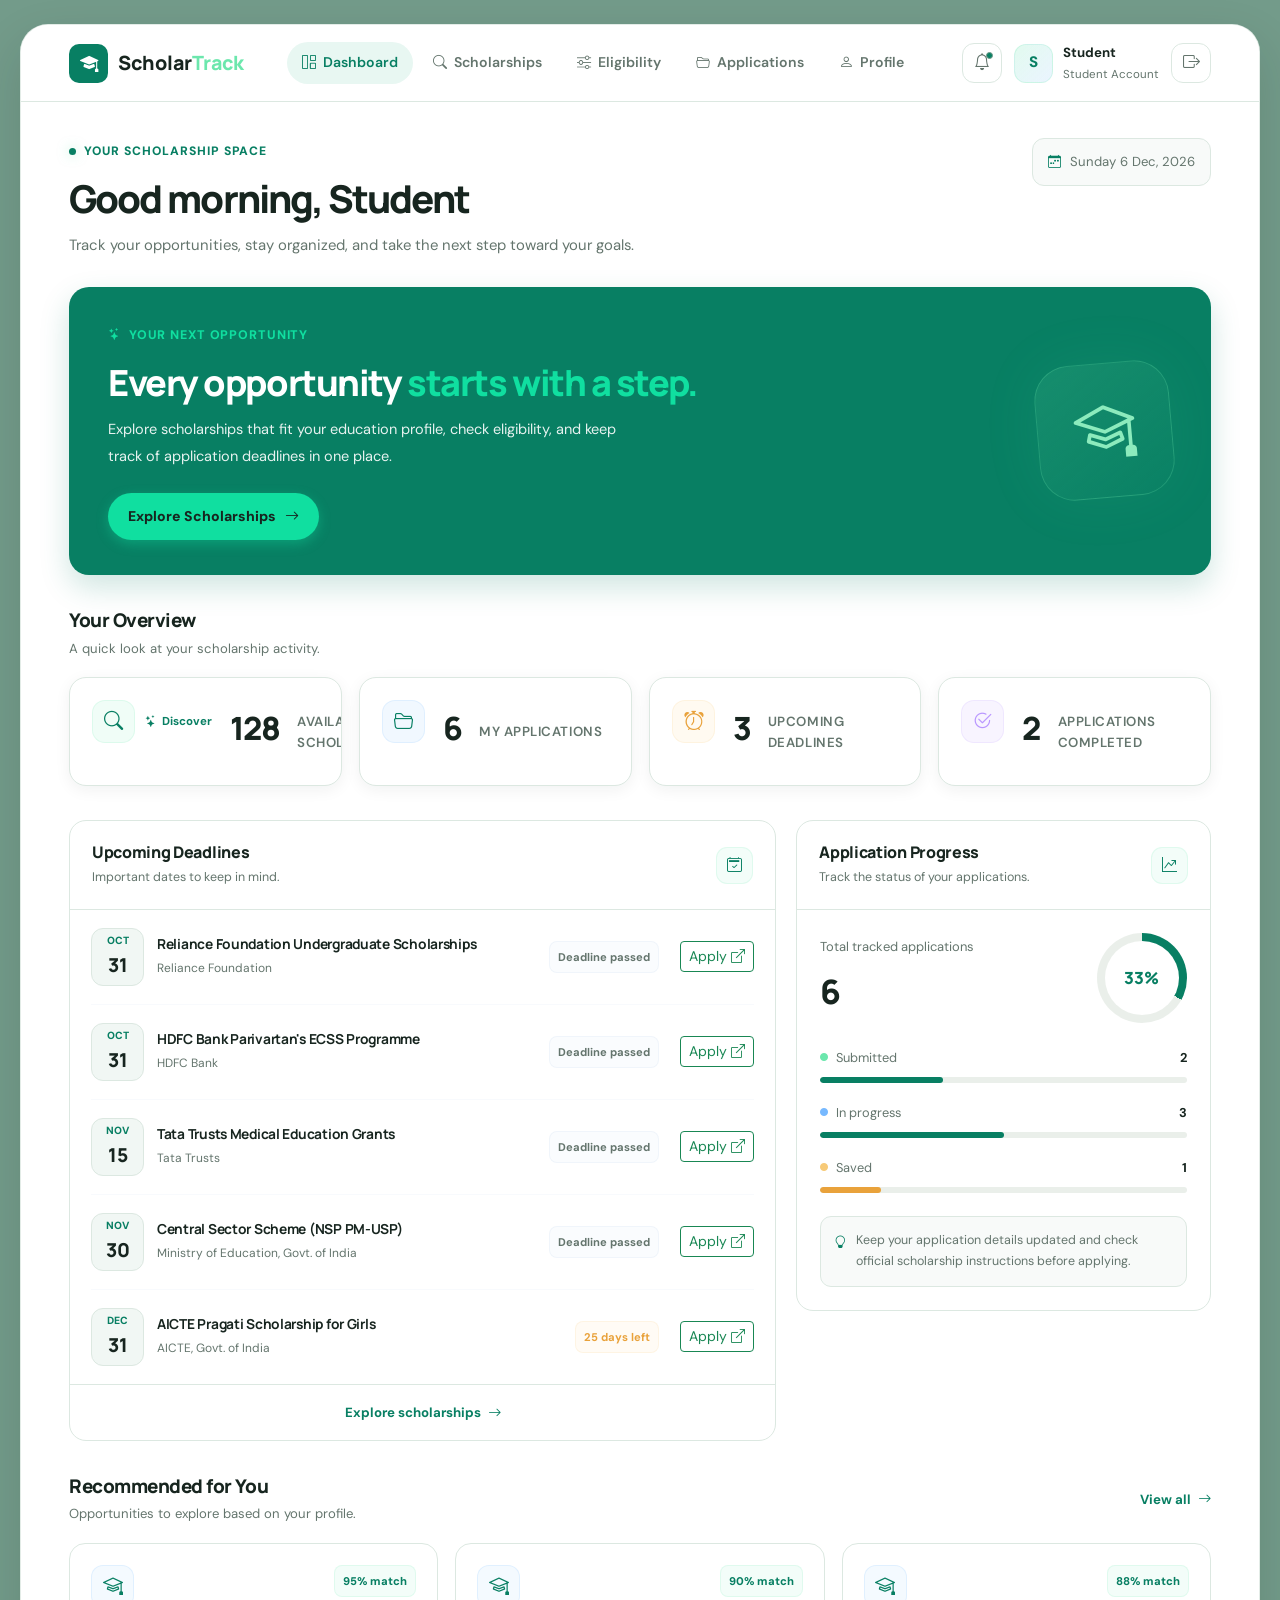
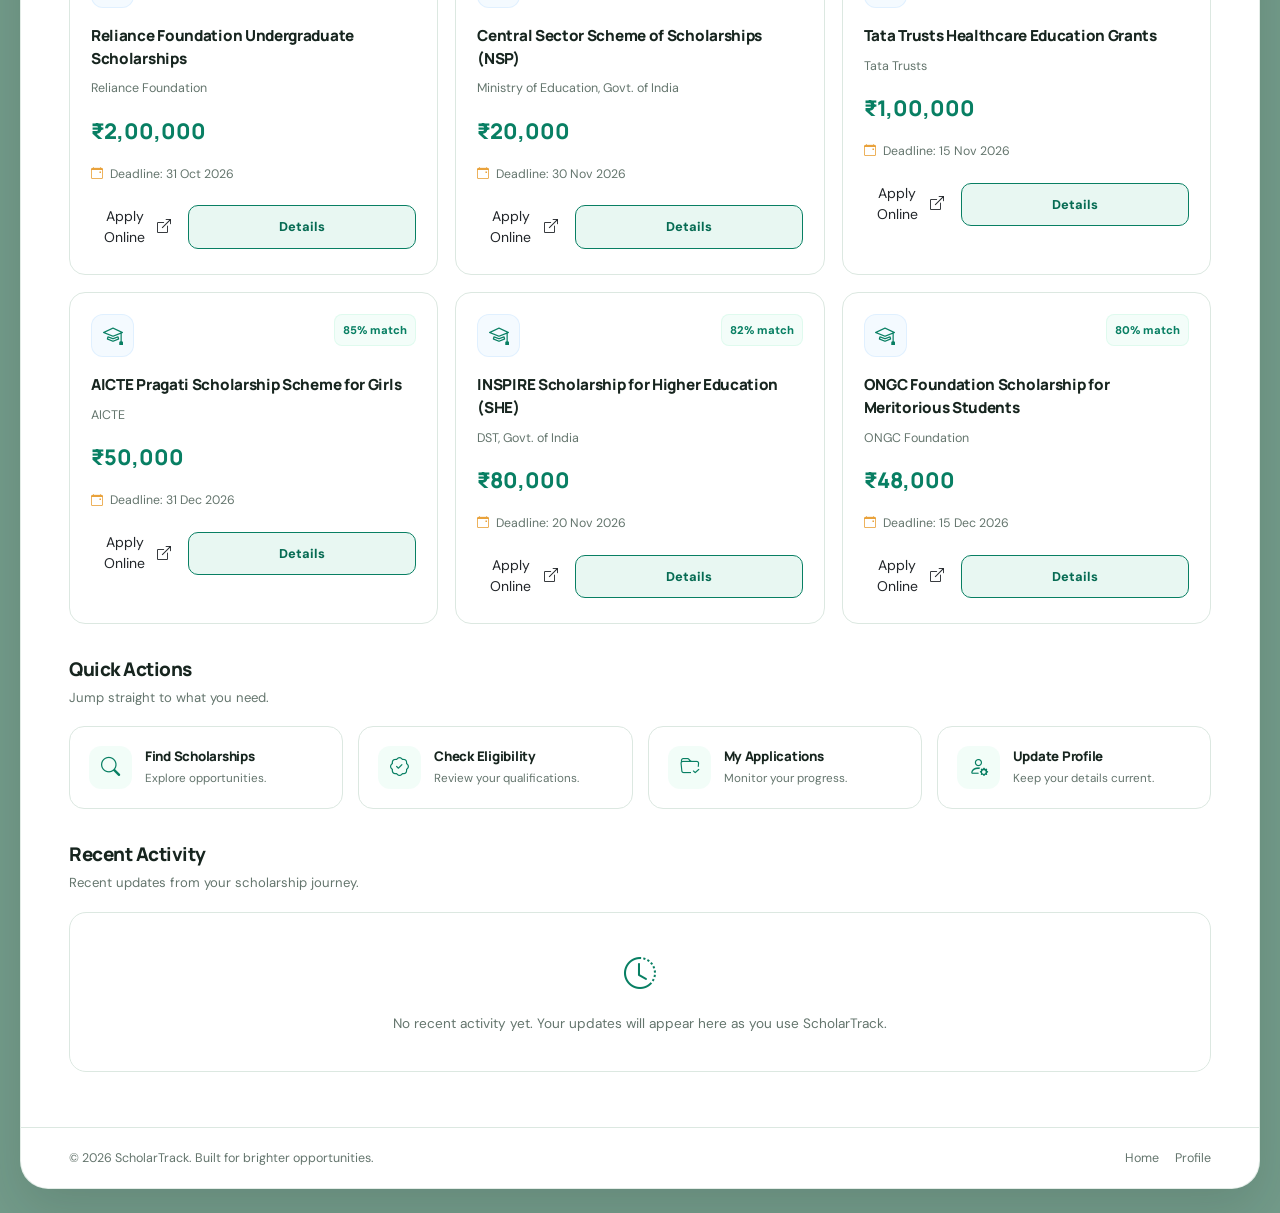
==== commit 89e5e8e7: "feat: Connect real verified scholarships and official application portal URLs across frontend and ba" ====
--- a/frontend/dashboard.html
+++ b/frontend/dashboard.html
@@ -2095,51 +2095,113 @@
 
         deadlines: [
             {
-                id: "demo-1",
-                title: "National Scholarship Programme",
-                provider: "Demo scholarship record",
-                deadline: "2026-10-25"
+                        "id": "2",
+                        "title": "Reliance Foundation Undergraduate Scholarships",
+                        "provider": "Reliance Foundation",
+                        "amount": "\u20b92,00,000",
+                        "deadline": "2026-10-31",
+                        "officialUrl": "https://www.scholarships.reliancefoundation.org/UG_Scholarship.aspx",
+                        "badge": "Closing Soon",
+                        "badgeClass": "urgent"
             },
             {
-                id: "demo-2",
-                title: "Merit-Based Education Grant",
-                provider: "Demo scholarship record",
-                deadline: "2026-11-05"
+                        "id": "6",
+                        "title": "HDFC Bank Parivartan's ECSS Programme",
+                        "provider": "HDFC Bank",
+                        "amount": "\u20b975,000",
+                        "deadline": "2026-10-31",
+                        "officialUrl": "https://www.buddy4study.com/page/hdfc-bank-parivartans-ecss-programme",
+                        "badge": "Closing Soon",
+                        "badgeClass": "urgent"
             },
             {
-                id: "demo-3",
-                title: "Higher Education Support",
-                provider: "Demo scholarship record",
-                deadline: "2026-11-15"
-            }
-        ],
+                        "id": "1",
+                        "title": "Central Sector Scheme (NSP PM-USP)",
+                        "provider": "Ministry of Education, Govt. of India",
+                        "amount": "\u20b920,000",
+                        "deadline": "2026-11-30",
+                        "officialUrl": "https://scholarships.gov.in/",
+                        "badge": "Active",
+                        "badgeClass": "open"
+            },
+            {
+                        "id": "3",
+                        "title": "Tata Trusts Medical Education Grants",
+                        "provider": "Tata Trusts",
+                        "amount": "\u20b91,00,000",
+                        "deadline": "2026-11-15",
+                        "officialUrl": "https://www.tatatrusts.org/our-work/individual-grants-programme/education-grants",
+                        "badge": "Active",
+                        "badgeClass": "open"
+            },
+            {
+                        "id": "4",
+                        "title": "AICTE Pragati Scholarship for Girls",
+                        "provider": "AICTE, Govt. of India",
+                        "amount": "\u20b950,000",
+                        "deadline": "2026-12-31",
+                        "officialUrl": "https://scholarships.gov.in/",
+                        "badge": "Active",
+                        "badgeClass": "open"
+            }
+],
 
         recommendations: [
             {
-                id: "demo-4",
-                title: "Merit-Based Scholarship",
-                provider: "Example funding programme",
-                amount: "₹25,000",
-                deadline: "2026-10-25",
-                matchScore: null
+                        "id": "2",
+                        "title": "Reliance Foundation Undergraduate Scholarships",
+                        "provider": "Reliance Foundation",
+                        "amount": "\u20b92,00,000",
+                        "matchScore": 95,
+                        "deadline": "2026-10-31",
+                        "officialUrl": "https://www.scholarships.reliancefoundation.org/UG_Scholarship.aspx"
             },
             {
-                id: "demo-5",
-                title: "Higher Education Grant",
-                provider: "Example funding programme",
-                amount: "₹40,000",
-                deadline: "2026-11-05",
-                matchScore: null
+                        "id": "1",
+                        "title": "Central Sector Scheme of Scholarships (NSP)",
+                        "provider": "Ministry of Education, Govt. of India",
+                        "amount": "\u20b920,000",
+                        "matchScore": 90,
+                        "deadline": "2026-11-30",
+                        "officialUrl": "https://scholarships.gov.in/"
             },
             {
-                id: "demo-6",
-                title: "Student Support Award",
-                provider: "Example funding programme",
-                amount: "₹15,000",
-                deadline: "2026-11-15",
-                matchScore: null
-            }
-        ],
+                        "id": "3",
+                        "title": "Tata Trusts Healthcare Education Grants",
+                        "provider": "Tata Trusts",
+                        "amount": "\u20b91,00,000",
+                        "matchScore": 88,
+                        "deadline": "2026-11-15",
+                        "officialUrl": "https://www.tatatrusts.org/our-work/individual-grants-programme/education-grants"
+            },
+            {
+                        "id": "4",
+                        "title": "AICTE Pragati Scholarship Scheme for Girls",
+                        "provider": "AICTE",
+                        "amount": "\u20b950,000",
+                        "matchScore": 85,
+                        "deadline": "2026-12-31",
+                        "officialUrl": "https://scholarships.gov.in/"
+            },
+            {
+                        "id": "5",
+                        "title": "INSPIRE Scholarship for Higher Education (SHE)",
+                        "provider": "DST, Govt. of India",
+                        "amount": "\u20b980,000",
+                        "matchScore": 82,
+                        "deadline": "2026-11-20",
+                        "officialUrl": "https://online-inspire.gov.in/"
+            },
+            {
+                        "id": "7",
+                        "title": "ONGC Foundation Scholarship for Meritorious Students",
+                        "provider": "ONGC Foundation",
+                        "amount": "\u20b948,000",
+                        "matchScore": 80,
+                        "deadline": "2026-12-15",
+                        "officialUrl": "https://ongcscholar.org/"
+            }
+],
 
         activity: []
     };
@@ -2444,9 +2506,21 @@
                     remaining + " days left";
             }
 
+            const applyLink = createElement(
+                "a",
+                "btn btn-sm btn-outline-success ms-2 d-inline-flex align-items-center gap-1",
+                "Apply"
+            );
+            applyLink.href = item.officialUrl || ("scholarship-details.html?id=" + encodeURIComponent(item.id));
+            applyLink.target = "_blank";
+            applyLink.rel = "noopener noreferrer";
+            applyLink.title = "Open official application portal";
+            applyLink.appendChild(createIcon("bi bi-box-arrow-up-right"));
+
             itemElement.appendChild(dateBox);
             itemElement.appendChild(information);
             itemElement.appendChild(countdown);
+            itemElement.appendChild(applyLink);
 
             container.appendChild(itemElement);
         });
@@ -2646,21 +2720,28 @@
 
             card.appendChild(meta);
 
+            const buttonGroup = createElement("div", "d-flex align-items-center gap-2 mt-3");
+
+            const applyBtn = createElement(
+                "a",
+                "btn btn-sm btn-green d-inline-flex align-items-center gap-1 flex-grow-1 justify-content-center",
+                "Apply Online"
+            );
+            applyBtn.href = item.officialUrl || ("scholarship-details.html?id=" + encodeURIComponent(item.id));
+            applyBtn.target = "_blank";
+            applyBtn.rel = "noopener noreferrer";
+            applyBtn.appendChild(createIcon("bi bi-box-arrow-up-right ms-1"));
+
             const button = createElement(
                 "a",
-                "recommendation-button",
-                "View opportunity"
-            );
-
-            button.href =
-                "scholarship-details.html?id=" +
-                encodeURIComponent(item.id);
-
-            button.appendChild(
-                createIcon("bi bi-arrow-up-right")
-            );
-
-            card.appendChild(button);
+                "recommendation-button flex-grow-1 text-center",
+                "Details"
+            );
+            button.href = "scholarship-details.html?id=" + encodeURIComponent(item.id);
+
+            buttonGroup.appendChild(applyBtn);
+            buttonGroup.appendChild(button);
+            card.appendChild(buttonGroup);
 
             container.appendChild(card);
         });
@@ -2860,16 +2941,15 @@
      * the authenticated user's session.
      */
     async function loadDashboardData() {
-        /*
-         * Demo mode is intentionally enabled for this frontend stage.
-         * Replace it with an authenticated API request when the
-         * Flask backend and database are ready.
-         */
-        const demoMode = true;
-
-        if (!demoMode) {
+        const apiBase = (typeof window !== "undefined" && window.location.port === "5000")
+            ? "/api"
+            : (typeof window !== "undefined" && window.location.hostname)
+                ? `${window.location.protocol}//${window.location.hostname}:5000/api`
+                : "http://127.0.0.1:5000/api";
+
+        try {
             const response = await fetch(
-                "http://127.0.0.1:5000/api/dashboard",
+                `${apiBase}/dashboard`,
                 {
                     method: "GET",
                     credentials: "include",
@@ -2879,16 +2959,14 @@
                 }
             );
 
-            if (response.status === 401) {
-                window.location.assign("login.html");
-                return;
-            }
-
-            if (!response.ok) {
-                throw new Error("Unable to load dashboard data.");
-            }
-
-            return response.json();
+            if (response.ok) {
+                const json = await response.json();
+                if (json && json.success) {
+                    return json;
+                }
+            }
+        } catch (err) {
+            console.log("Using verified fallback dashboard data:", err);
         }
 
         return SAMPLE_DATA;
